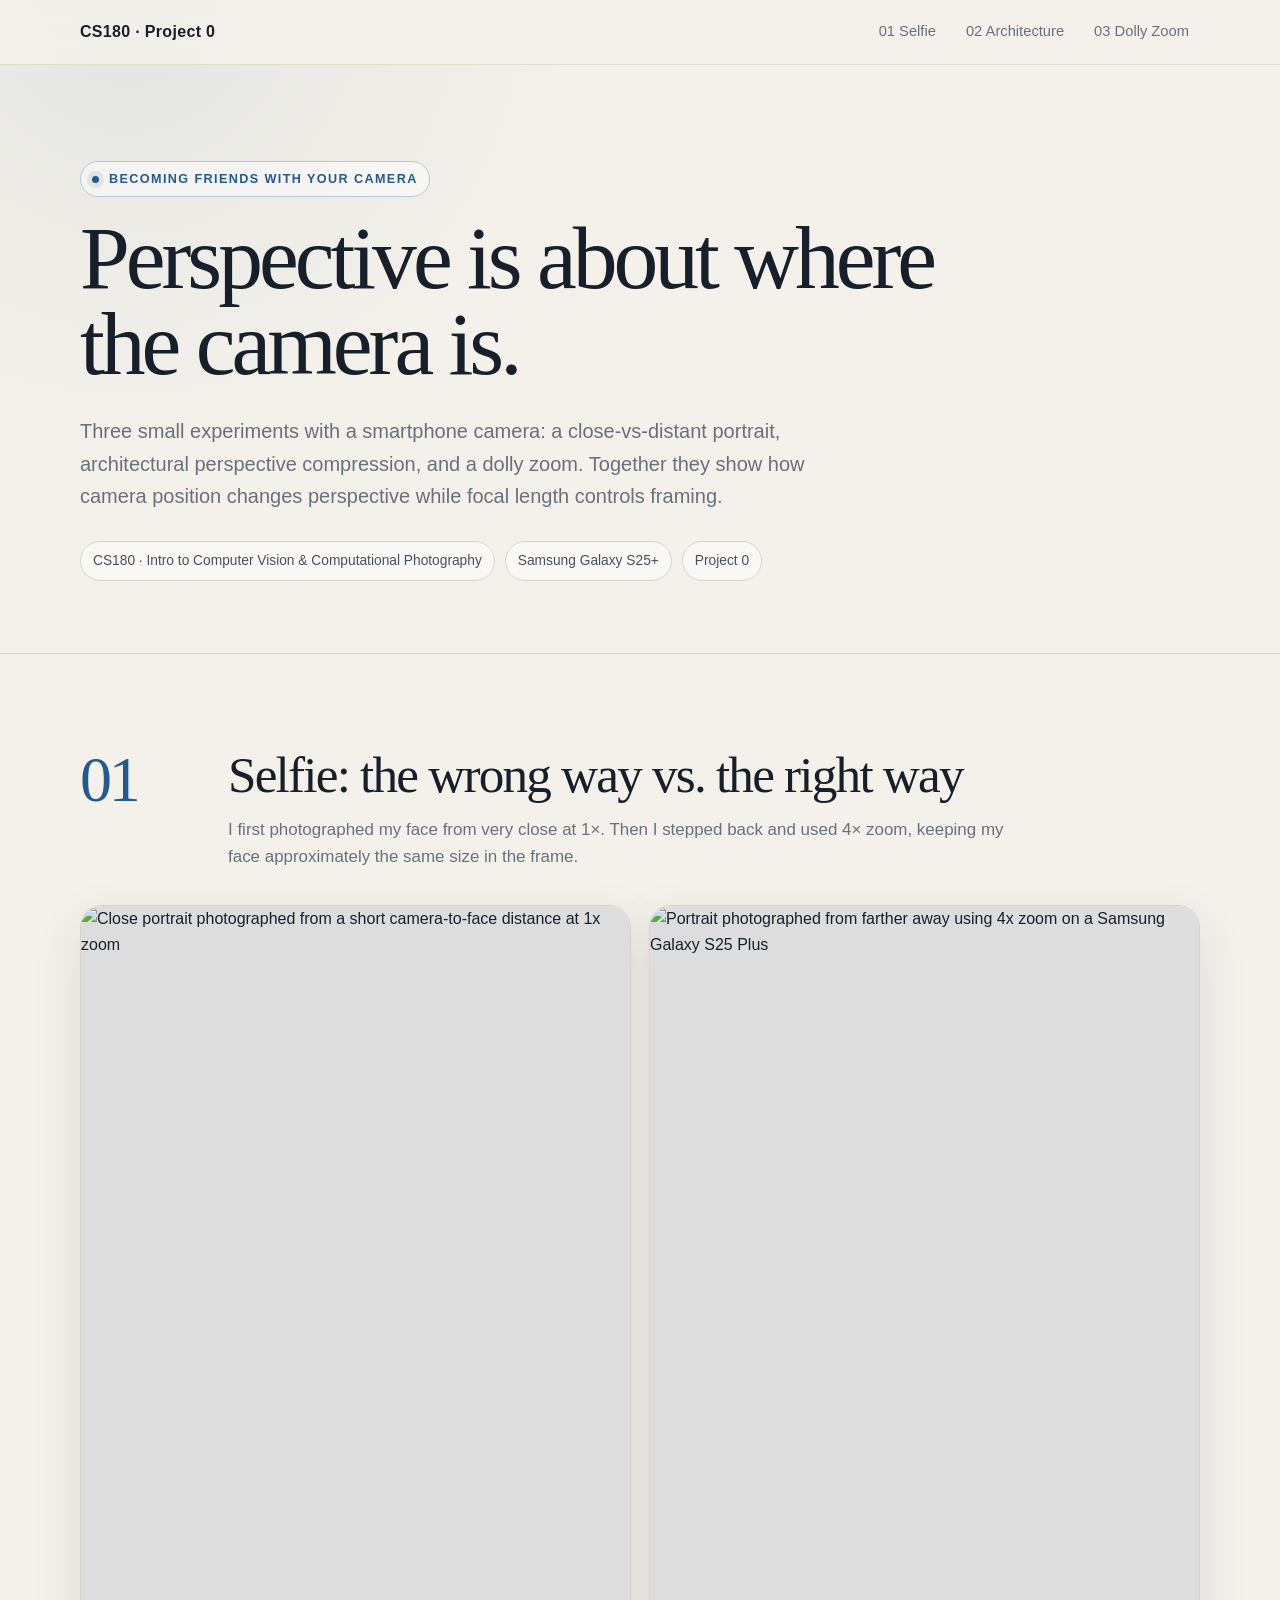
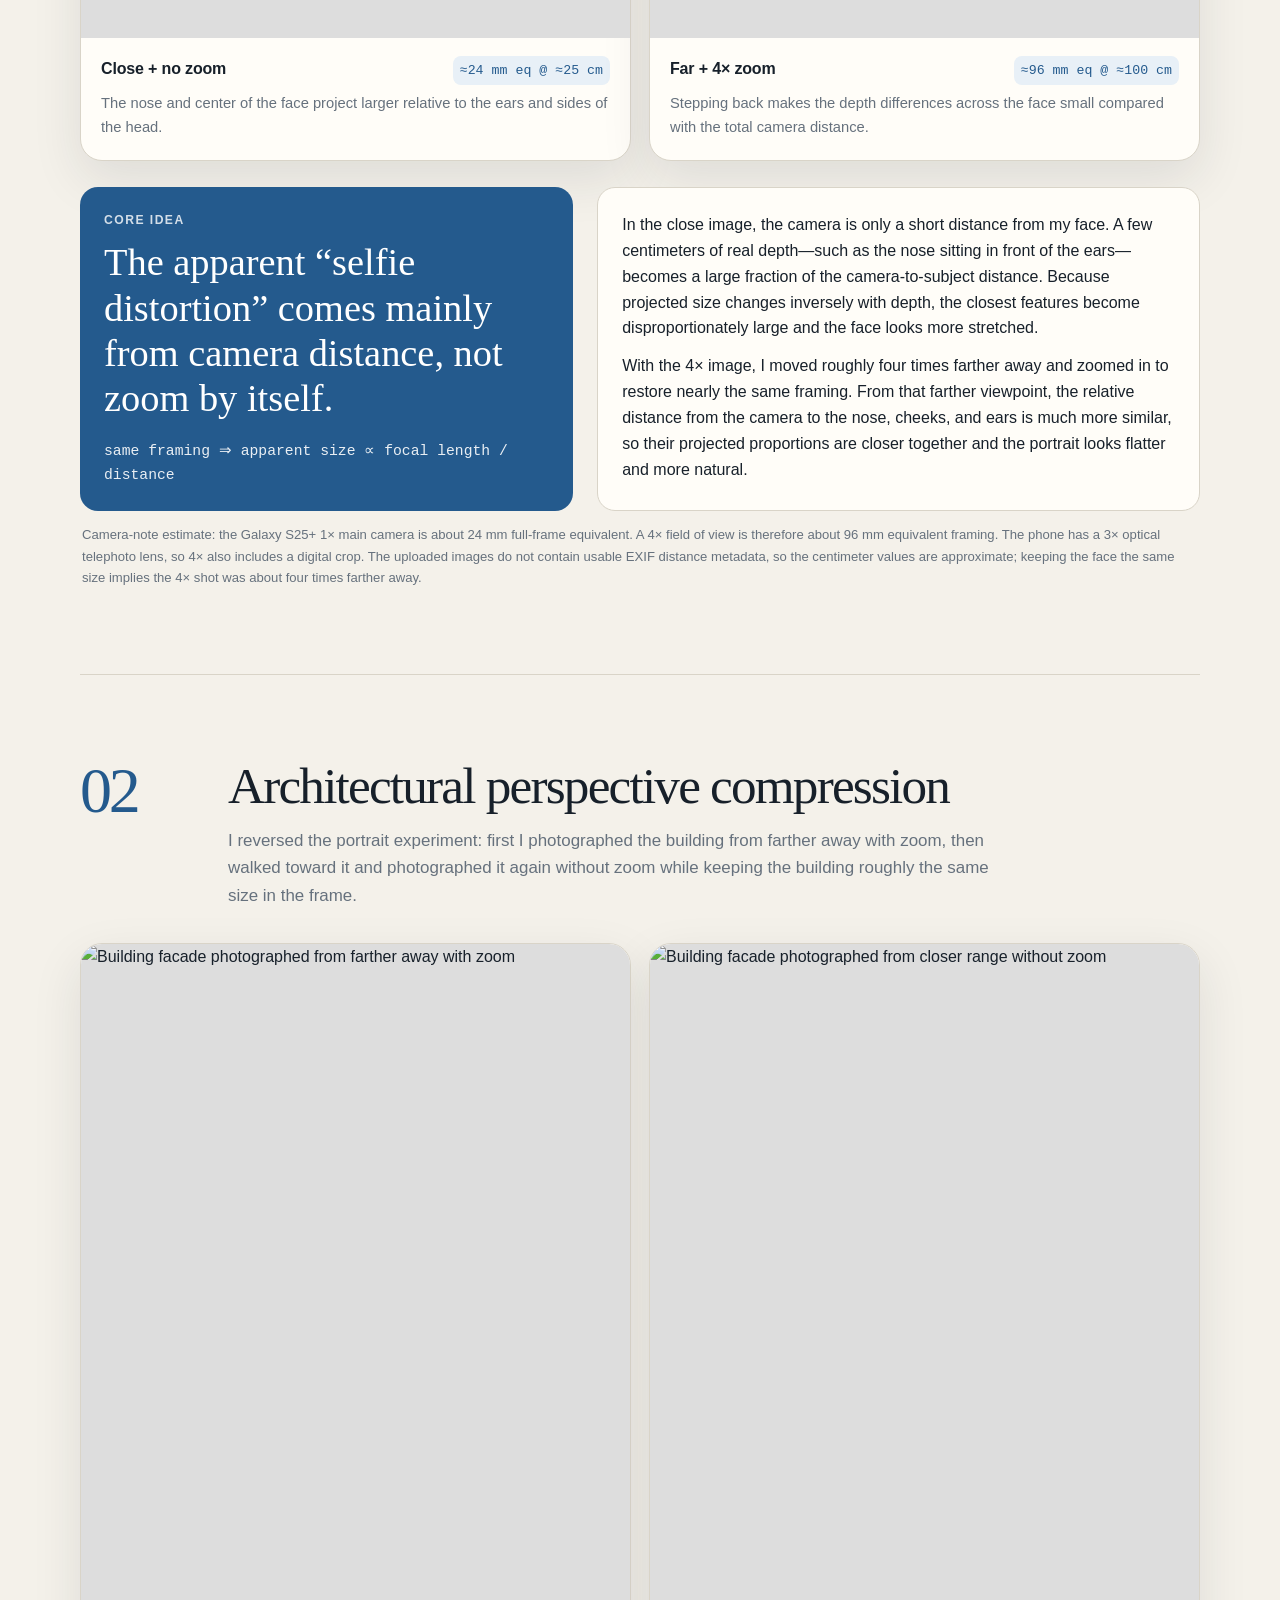
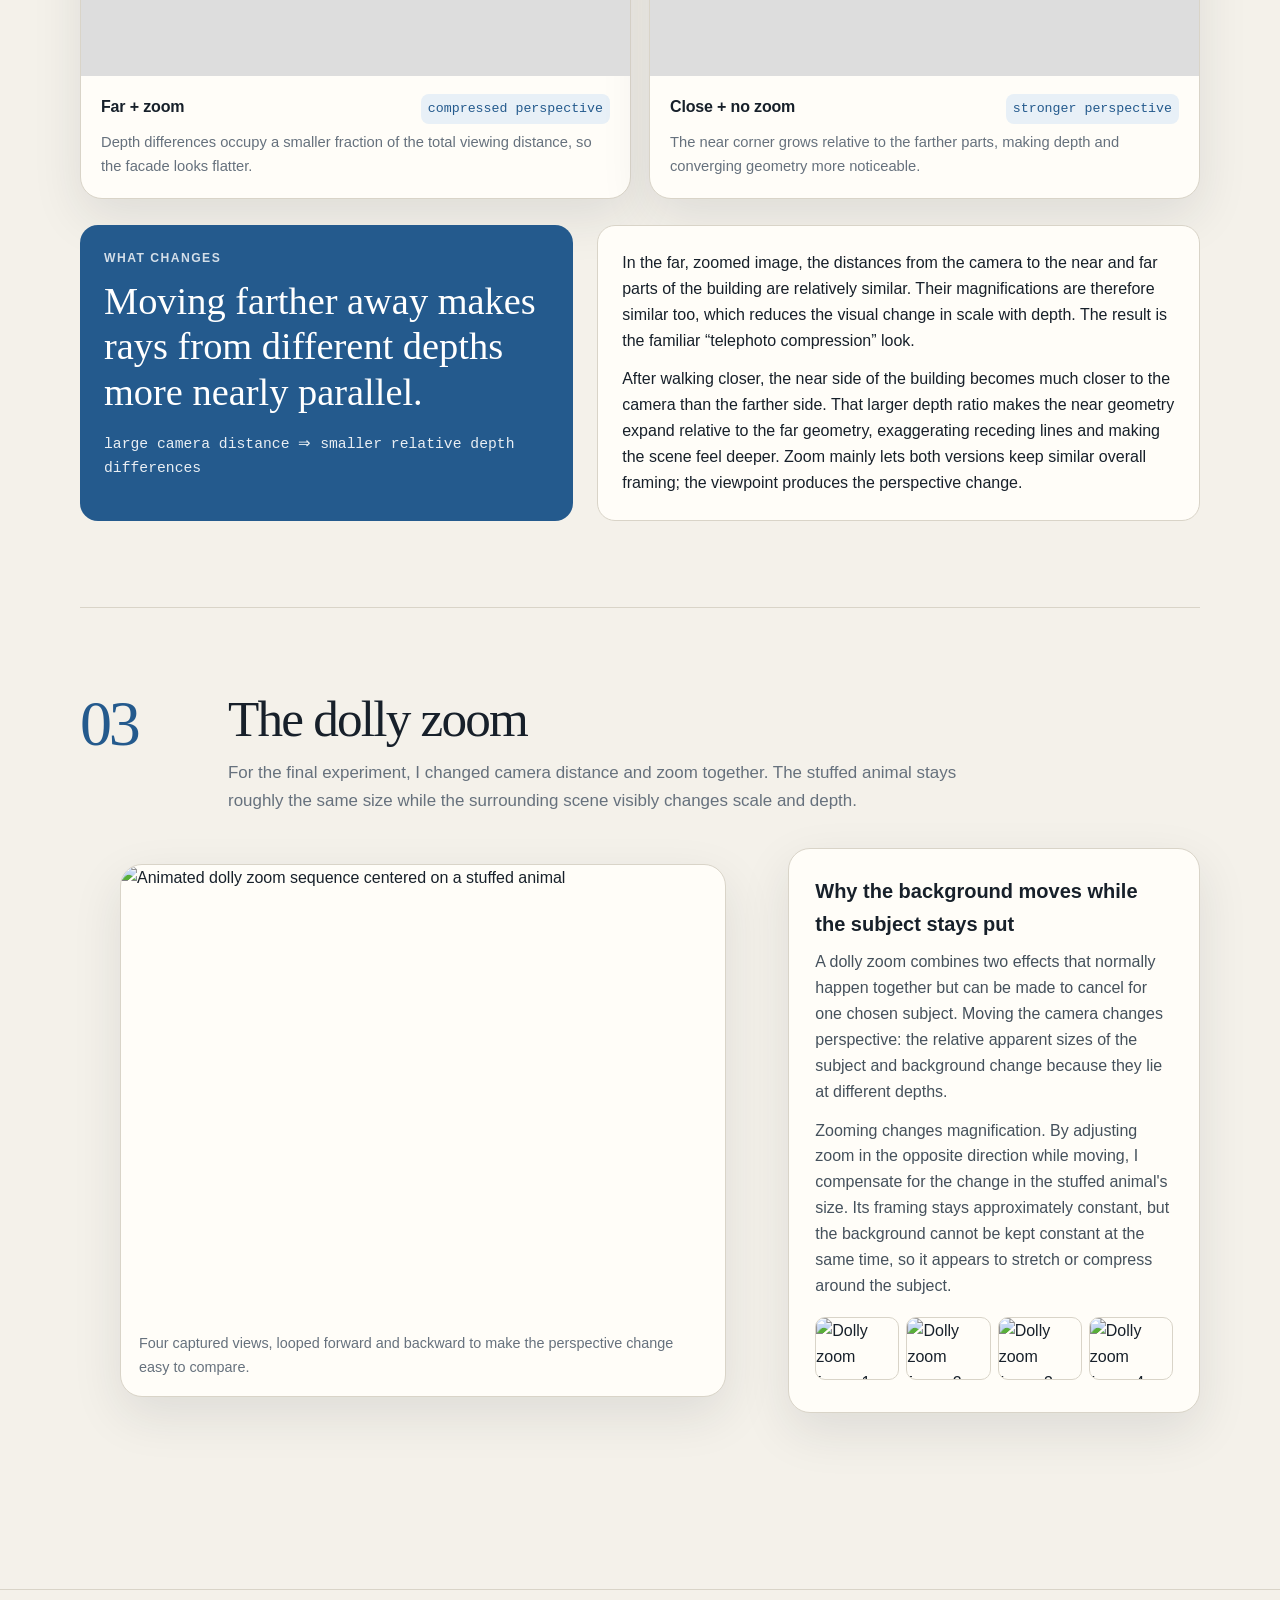
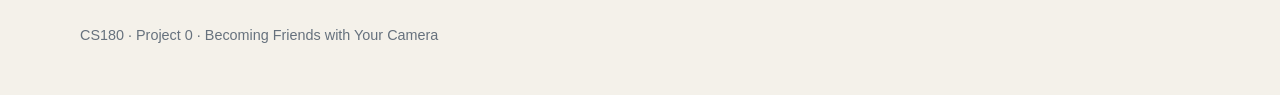
==== index.html @ 2d2dcf48 "Add files via upload" ====
<!doctype html>
<html lang="en">
<head>
  <meta charset="utf-8" />
  <meta name="viewport" content="width=device-width, initial-scale=1" />
  <meta name="description" content="CS180 Project 0 — Becoming Friends with Your Camera: perspective, focal length, architectural compression, and the dolly zoom." />
  <title>CS180 Project 0 — Becoming Friends with Your Camera</title>
  <style>
    :root {
      --bg: #f4f1ea;
      --paper: #fffdf8;
      --ink: #17202a;
      --muted: #66717d;
      --line: #d9d4c8;
      --accent: #245a8d;
      --accent-soft: #e8f0f7;
      --shadow: 0 18px 50px rgba(25, 35, 45, .10);
      --radius: 22px;
      --max: 1120px;
    }

    * { box-sizing: border-box; }
    html { scroll-behavior: smooth; }
    body {
      margin: 0;
      background:
        radial-gradient(circle at 10% 0%, rgba(36,90,141,.08), transparent 28rem),
        var(--bg);
      color: var(--ink);
      font-family: Inter, ui-sans-serif, -apple-system, BlinkMacSystemFont, "Segoe UI", sans-serif;
      line-height: 1.62;
    }

    a { color: inherit; }
    img, video { max-width: 100%; display: block; }

    .shell { width: min(var(--max), calc(100% - 40px)); margin: 0 auto; }

    .topbar {
      position: sticky;
      top: 0;
      z-index: 20;
      backdrop-filter: blur(14px);
      background: color-mix(in srgb, var(--bg) 84%, transparent);
      border-bottom: 1px solid color-mix(in srgb, var(--line) 75%, transparent);
    }
    .topbar .shell {
      display: flex;
      align-items: center;
      justify-content: space-between;
      min-height: 64px;
      gap: 20px;
    }
    .brand {
      font-weight: 800;
      letter-spacing: .02em;
      white-space: nowrap;
    }
    nav { display: flex; gap: 8px; flex-wrap: wrap; justify-content: flex-end; }
    nav a {
      text-decoration: none;
      color: var(--muted);
      font-size: .92rem;
      padding: 8px 11px;
      border-radius: 999px;
    }
    nav a:hover { background: var(--paper); color: var(--ink); }

    header.hero {
      padding: 96px 0 72px;
      border-bottom: 1px solid var(--line);
    }
    .eyebrow {
      display: inline-flex;
      align-items: center;
      gap: 10px;
      margin-bottom: 18px;
      padding: 7px 11px;
      border: 1px solid #b9c8d6;
      border-radius: 999px;
      background: rgba(255,255,255,.45);
      color: var(--accent);
      font-size: .79rem;
      font-weight: 800;
      letter-spacing: .11em;
      text-transform: uppercase;
    }
    .eyebrow::before {
      content: "";
      width: 7px;
      height: 7px;
      border-radius: 50%;
      background: var(--accent);
      box-shadow: 0 0 0 5px rgba(36,90,141,.10);
    }
    h1 {
      max-width: 900px;
      margin: 0;
      font-family: Georgia, "Times New Roman", serif;
      font-size: clamp(3rem, 7vw, 6.7rem);
      line-height: .96;
      letter-spacing: -.045em;
      font-weight: 500;
    }
    .hero p {
      max-width: 760px;
      margin: 28px 0 0;
      color: var(--muted);
      font-size: clamp(1.05rem, 1.6vw, 1.25rem);
    }
    .hero-meta {
      display: flex;
      gap: 10px;
      flex-wrap: wrap;
      margin-top: 28px;
    }
    .pill {
      display: inline-block;
      border: 1px solid var(--line);
      border-radius: 999px;
      padding: 8px 12px;
      background: rgba(255,255,255,.55);
      font-size: .86rem;
      color: #46525d;
    }

    main { padding: 10px 0 90px; }
    section.project-section {
      scroll-margin-top: 85px;
      padding: 84px 0 86px;
      border-bottom: 1px solid var(--line);
    }
    section.project-section:last-child { border-bottom: 0; }
    .section-head {
      display: grid;
      grid-template-columns: 120px 1fr;
      gap: 28px;
      align-items: start;
      margin-bottom: 34px;
    }
    .section-num {
      color: var(--accent);
      font-family: Georgia, "Times New Roman", serif;
      font-size: 4rem;
      line-height: 1;
      letter-spacing: -.05em;
    }
    h2 {
      margin: 0;
      font-family: Georgia, "Times New Roman", serif;
      font-size: clamp(2.2rem, 4vw, 4rem);
      line-height: 1.05;
      font-weight: 500;
      letter-spacing: -.035em;
    }
    .dek {
      margin: 14px 0 0;
      max-width: 780px;
      color: var(--muted);
      font-size: 1.06rem;
    }

    .photo-grid {
      display: grid;
      grid-template-columns: repeat(2, minmax(0,1fr));
      gap: 18px;
      align-items: stretch;
    }
    figure.photo-card {
      margin: 0;
      border: 1px solid var(--line);
      border-radius: var(--radius);
      overflow: hidden;
      background: var(--paper);
      box-shadow: var(--shadow);
    }
    .media-frame {
      position: relative;
      overflow: hidden;
      background: #ddd;
    }
    .portrait .media-frame { aspect-ratio: 3 / 4; }
    .architecture .media-frame { aspect-ratio: 3 / 4; }
    .media-frame img {
      width: 100%;
      height: 100%;
      object-fit: cover;
      transition: transform .45s ease;
    }
    figure.photo-card:hover img { transform: scale(1.015); }
    figcaption { padding: 18px 20px 20px; }
    .caption-row {
      display: flex;
      justify-content: space-between;
      align-items: baseline;
      gap: 14px;
      flex-wrap: wrap;
    }
    .caption-title { font-weight: 800; letter-spacing: -.01em; }
    .camera-data {
      color: var(--accent);
      font-family: "SFMono-Regular", Consolas, "Liberation Mono", monospace;
      font-size: .83rem;
      background: var(--accent-soft);
      border-radius: 8px;
      padding: 4px 7px;
    }
    .caption-note { margin-top: 7px; color: var(--muted); font-size: .92rem; }

    .explanation {
      display: grid;
      grid-template-columns: minmax(0, .9fr) minmax(300px, 1.1fr);
      gap: 24px;
      margin-top: 26px;
    }
    .callout, .body-copy {
      border-radius: 18px;
      padding: 24px;
    }
    .callout {
      background: var(--accent);
      color: white;
    }
    .callout .label {
      font-size: .76rem;
      font-weight: 800;
      letter-spacing: .12em;
      text-transform: uppercase;
      opacity: .8;
    }
    .callout .big {
      margin-top: 10px;
      font-family: Georgia, "Times New Roman", serif;
      font-size: clamp(1.6rem, 3vw, 2.4rem);
      line-height: 1.18;
    }
    .equation {
      margin-top: 18px;
      font-family: "SFMono-Regular", Consolas, monospace;
      font-size: .92rem;
      opacity: .9;
    }
    .body-copy {
      background: var(--paper);
      border: 1px solid var(--line);
    }
    .body-copy p { margin: 0; }
    .body-copy p + p { margin-top: 12px; }
    .tiny-note {
      margin: 13px 2px 0;
      color: var(--muted);
      font-size: .82rem;
    }

    .dolly-wrap {
      display: grid;
      grid-template-columns: minmax(0, 1.25fr) minmax(300px, .75fr);
      gap: 22px;
      align-items: stretch;
    }
    .gif-card, .dolly-copy {
      border: 1px solid var(--line);
      border-radius: var(--radius);
      background: var(--paper);
      box-shadow: var(--shadow);
      overflow: hidden;
    }
    .gif-card img { width: 100%; aspect-ratio: 4/3; object-fit: cover; }
    .gif-caption { padding: 14px 18px 17px; color: var(--muted); font-size: .9rem; }
    .dolly-copy { padding: 26px; }
    .dolly-copy h3 { margin: 0 0 9px; font-size: 1.25rem; }
    .dolly-copy p { margin: 0; color: #45515c; }
    .dolly-copy p + p { margin-top: 13px; }

    .frame-strip {
      display: grid;
      grid-template-columns: repeat(4, 1fr);
      gap: 7px;
      margin-top: 18px;
    }
    .frame-strip img {
      width: 100%;
      aspect-ratio: 4 / 3;
      object-fit: cover;
      border-radius: 10px;
      border: 1px solid var(--line);
    }

    footer {
      border-top: 1px solid var(--line);
      padding: 34px 0 48px;
      color: var(--muted);
      font-size: .9rem;
    }

    @media (max-width: 780px) {
      .shell { width: min(100% - 24px, var(--max)); }
      .topbar .shell { align-items: flex-start; padding: 12px 0; }
      nav { display: none; }
      header.hero { padding: 70px 0 54px; }
      .section-head { grid-template-columns: 1fr; gap: 8px; }
      .section-num { font-size: 2.7rem; }
      .photo-grid, .explanation, .dolly-wrap { grid-template-columns: 1fr; }
      section.project-section { padding: 62px 0; }
    }

    @media print {
      .topbar { display: none; }
      body { background: white; }
      .shell { width: 100%; max-width: 100%; }
      header.hero { padding-top: 20px; }
      figure.photo-card, .gif-card, .dolly-copy { box-shadow: none; break-inside: avoid; }
      section.project-section { break-before: page; }
      section.project-section:first-of-type { break-before: auto; }
    }
  </style>
</head>
<body>
  <div class="topbar">
    <div class="shell">
      <div class="brand">CS180 · Project 0</div>
      <nav aria-label="Project sections">
        <a href="#selfie">01 Selfie</a>
        <a href="#architecture">02 Architecture</a>
        <a href="#dolly">03 Dolly Zoom</a>
      </nav>
    </div>
  </div>

  <header class="hero">
    <div class="shell">
      <div class="eyebrow">Becoming Friends with Your Camera</div>
      <h1>Perspective is about where the camera is.</h1>
      <p>
        Three small experiments with a smartphone camera: a close-vs-distant portrait,
        architectural perspective compression, and a dolly zoom. Together they show how
        camera position changes perspective while focal length controls framing.
      </p>
      <div class="hero-meta">
        <span class="pill">CS180 · Intro to Computer Vision & Computational Photography</span>
        <span class="pill">Samsung Galaxy S25+</span>
        <span class="pill">Project 0</span>
      </div>
    </div>
  </header>

  <main class="shell">
    <section class="project-section portrait" id="selfie">
      <div class="section-head">
        <div class="section-num">01</div>
        <div>
          <h2>Selfie: the wrong way vs. the right way</h2>
          <p class="dek">
            I first photographed my face from very close at 1×. Then I stepped back and used
            4× zoom, keeping my face approximately the same size in the frame.
          </p>
        </div>
      </div>

      <div class="photo-grid">
        <figure class="photo-card">
          <div class="media-frame">
            <img src="assets/selfie-close-1x.jpg" alt="Close portrait photographed from a short camera-to-face distance at 1x zoom" />
          </div>
          <figcaption>
            <div class="caption-row">
              <span class="caption-title">Close + no zoom</span>
              <span class="camera-data">≈24 mm eq @ ≈25 cm</span>
            </div>
            <div class="caption-note">The nose and center of the face project larger relative to the ears and sides of the head.</div>
          </figcaption>
        </figure>

        <figure class="photo-card">
          <div class="media-frame">
            <img src="assets/selfie-far-4x.jpg" alt="Portrait photographed from farther away using 4x zoom on a Samsung Galaxy S25 Plus" />
          </div>
          <figcaption>
            <div class="caption-row">
              <span class="caption-title">Far + 4× zoom</span>
              <span class="camera-data">≈96 mm eq @ ≈100 cm</span>
            </div>
            <div class="caption-note">Stepping back makes the depth differences across the face small compared with the total camera distance.</div>
          </figcaption>
        </figure>
      </div>

      <div class="explanation">
        <div class="callout">
          <div class="label">Core idea</div>
          <div class="big">The apparent “selfie distortion” comes mainly from camera distance, not zoom by itself.</div>
          <div class="equation">same framing ⇒ apparent size ∝ focal length / distance</div>
        </div>
        <div class="body-copy">
          <p>
            In the close image, the camera is only a short distance from my face. A few centimeters of real depth—such as the
            nose sitting in front of the ears—becomes a large fraction of the camera-to-subject distance. Because projected size
            changes inversely with depth, the closest features become disproportionately large and the face looks more stretched.
          </p>
          <p>
            With the 4× image, I moved roughly four times farther away and zoomed in to restore nearly the same framing. From that
            farther viewpoint, the relative distance from the camera to the nose, cheeks, and ears is much more similar, so their
            projected proportions are closer together and the portrait looks flatter and more natural.
          </p>
        </div>
      </div>
      <p class="tiny-note">
        Camera-note estimate: the Galaxy S25+ 1× main camera is about 24 mm full-frame equivalent. A 4× field of view is therefore
        about 96 mm equivalent framing. The phone has a 3× optical telephoto lens, so 4× also includes a digital crop. The uploaded
        images do not contain usable EXIF distance metadata, so the centimeter values are approximate; keeping the face the same
        size implies the 4× shot was about four times farther away.
      </p>
    </section>

    <section class="project-section architecture" id="architecture">
      <div class="section-head">
        <div class="section-num">02</div>
        <div>
          <h2>Architectural perspective compression</h2>
          <p class="dek">
            I reversed the portrait experiment: first I photographed the building from farther away with zoom, then walked toward
            it and photographed it again without zoom while keeping the building roughly the same size in the frame.
          </p>
        </div>
      </div>

      <div class="photo-grid">
        <figure class="photo-card">
          <div class="media-frame">
            <img src="assets/building-far-zoom.jpg" alt="Building facade photographed from farther away with zoom" />
          </div>
          <figcaption>
            <div class="caption-row">
              <span class="caption-title">Far + zoom</span>
              <span class="camera-data">compressed perspective</span>
            </div>
            <div class="caption-note">Depth differences occupy a smaller fraction of the total viewing distance, so the facade looks flatter.</div>
          </figcaption>
        </figure>

        <figure class="photo-card">
          <div class="media-frame">
            <img src="assets/building-close-1x.jpg" alt="Building facade photographed from closer range without zoom" />
          </div>
          <figcaption>
            <div class="caption-row">
              <span class="caption-title">Close + no zoom</span>
              <span class="camera-data">stronger perspective</span>
            </div>
            <div class="caption-note">The near corner grows relative to the farther parts, making depth and converging geometry more noticeable.</div>
          </figcaption>
        </figure>
      </div>

      <div class="explanation">
        <div class="callout">
          <div class="label">What changes</div>
          <div class="big">Moving farther away makes rays from different depths more nearly parallel.</div>
          <div class="equation">large camera distance ⇒ smaller relative depth differences</div>
        </div>
        <div class="body-copy">
          <p>
            In the far, zoomed image, the distances from the camera to the near and far parts of the building are relatively similar.
            Their magnifications are therefore similar too, which reduces the visual change in scale with depth. The result is the
            familiar “telephoto compression” look.
          </p>
          <p>
            After walking closer, the near side of the building becomes much closer to the camera than the farther side. That larger
            depth ratio makes the near geometry expand relative to the far geometry, exaggerating receding lines and making the scene
            feel deeper. Zoom mainly lets both versions keep similar overall framing; the viewpoint produces the perspective change.
          </p>
        </div>
      </div>
    </section>

    <section class="project-section" id="dolly">
      <div class="section-head">
        <div class="section-num">03</div>
        <div>
          <h2>The dolly zoom</h2>
          <p class="dek">
            For the final experiment, I changed camera distance and zoom together. The stuffed animal stays roughly the same size
            while the surrounding scene visibly changes scale and depth.
          </p>
        </div>
      </div>

      <div class="dolly-wrap">
        <figure class="gif-card">
          <img src="assets/dollyzoom.gif" alt="Animated dolly zoom sequence centered on a stuffed animal" />
          <figcaption class="gif-caption">Four captured views, looped forward and backward to make the perspective change easy to compare.</figcaption>
        </figure>

        <div class="dolly-copy">
          <h3>Why the background moves while the subject stays put</h3>
          <p>
            A dolly zoom combines two effects that normally happen together but can be made to cancel for one chosen subject. Moving
            the camera changes perspective: the relative apparent sizes of the subject and background change because they lie at
            different depths.
          </p>
          <p>
            Zooming changes magnification. By adjusting zoom in the opposite direction while moving, I compensate for the change in
            the stuffed animal's size. Its framing stays approximately constant, but the background cannot be kept constant at the
            same time, so it appears to stretch or compress around the subject.
          </p>
          <div class="frame-strip" aria-label="Four still frames from the dolly zoom">
            <img src="assets/dolly-frame-1.jpg" alt="Dolly zoom frame 1" />
            <img src="assets/dolly-frame-2.jpg" alt="Dolly zoom frame 2" />
            <img src="assets/dolly-frame-3.jpg" alt="Dolly zoom frame 3" />
            <img src="assets/dolly-frame-4.jpg" alt="Dolly zoom frame 4" />
          </div>
        </div>
      </div>
    </section>
  </main>

  <footer>
    <div class="shell">
      CS180 · Project 0 · Becoming Friends with Your Camera
    </div>
  </footer>
</body>
</html>
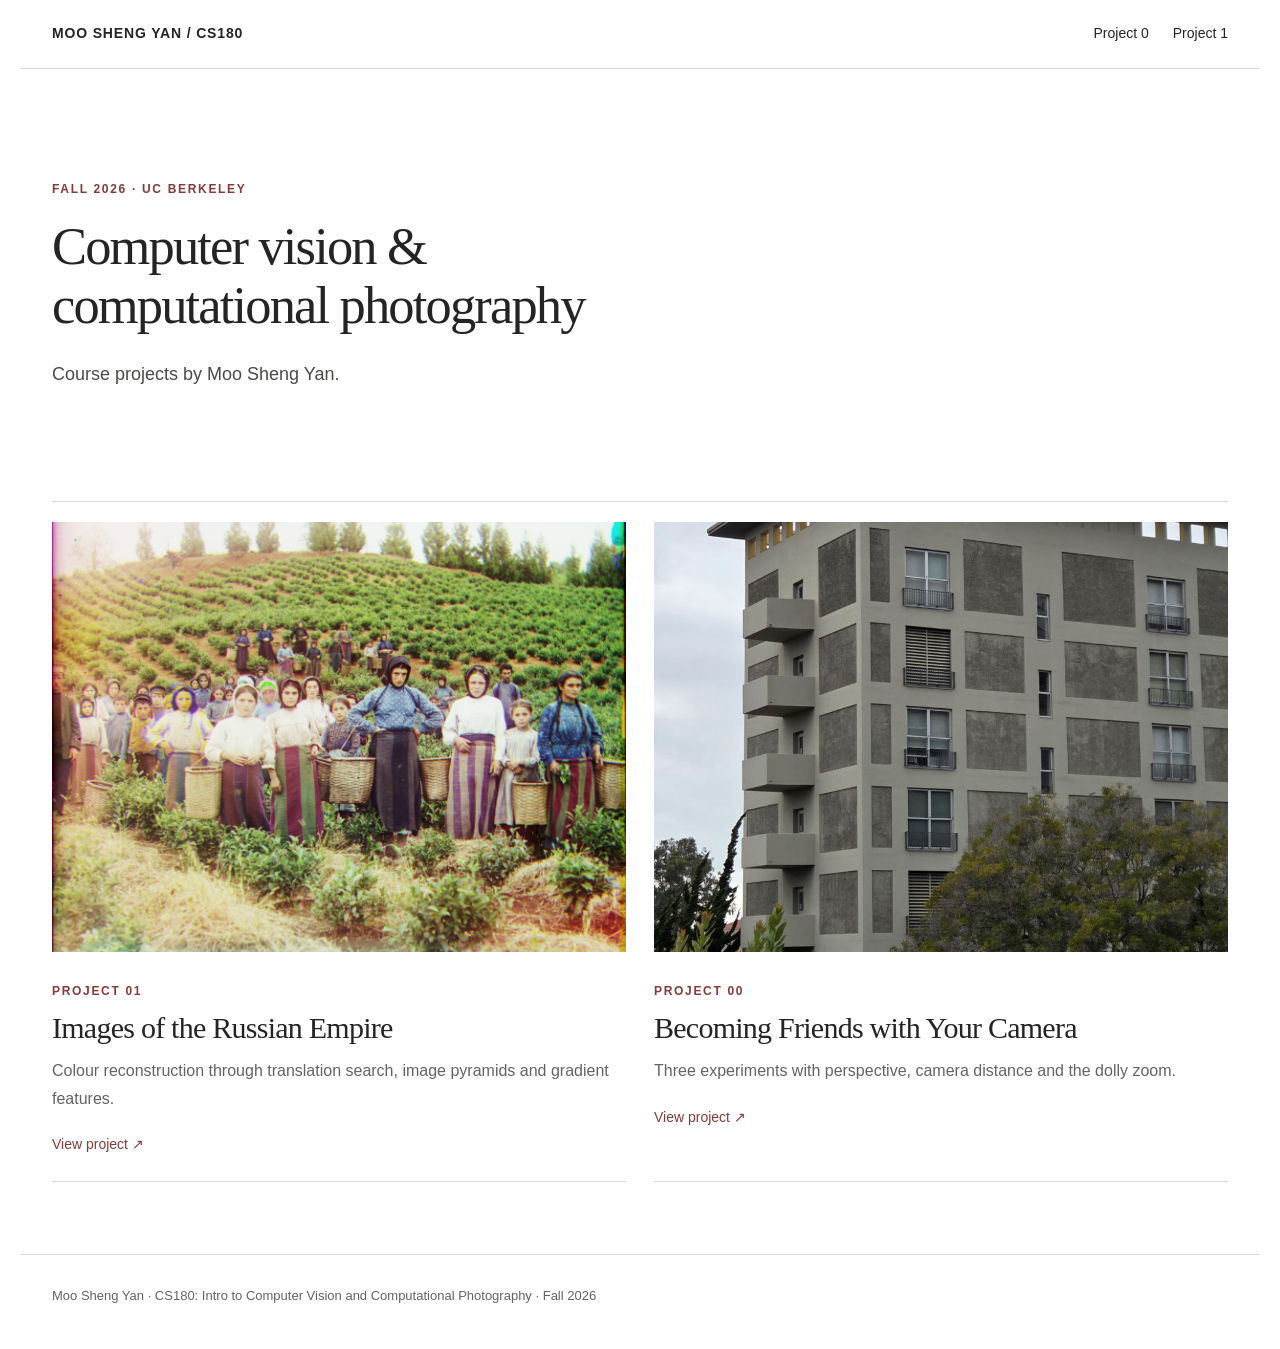
==== commit c87d1b90: "Add combined CS180 project portfolio" ====
--- a/index.html
+++ b/index.html
@@ -1,523 +1 @@
-<!doctype html>
-<html lang="en">
-<head>
-  <meta charset="utf-8" />
-  <meta name="viewport" content="width=device-width, initial-scale=1" />
-  <meta name="description" content="CS180 Project 0 — Becoming Friends with Your Camera: perspective, focal length, architectural compression, and the dolly zoom." />
-  <title>CS180 Project 0 — Becoming Friends with Your Camera</title>
-  <style>
-    :root {
-      --bg: #f4f1ea;
-      --paper: #fffdf8;
-      --ink: #17202a;
-      --muted: #66717d;
-      --line: #d9d4c8;
-      --accent: #245a8d;
-      --accent-soft: #e8f0f7;
-      --shadow: 0 18px 50px rgba(25, 35, 45, .10);
-      --radius: 22px;
-      --max: 1120px;
-    }
-
-    * { box-sizing: border-box; }
-    html { scroll-behavior: smooth; }
-    body {
-      margin: 0;
-      background:
-        radial-gradient(circle at 10% 0%, rgba(36,90,141,.08), transparent 28rem),
-        var(--bg);
-      color: var(--ink);
-      font-family: Inter, ui-sans-serif, -apple-system, BlinkMacSystemFont, "Segoe UI", sans-serif;
-      line-height: 1.62;
-    }
-
-    a { color: inherit; }
-    img, video { max-width: 100%; display: block; }
-
-    .shell { width: min(var(--max), calc(100% - 40px)); margin: 0 auto; }
-
-    .topbar {
-      position: sticky;
-      top: 0;
-      z-index: 20;
-      backdrop-filter: blur(14px);
-      background: color-mix(in srgb, var(--bg) 84%, transparent);
-      border-bottom: 1px solid color-mix(in srgb, var(--line) 75%, transparent);
-    }
-    .topbar .shell {
-      display: flex;
-      align-items: center;
-      justify-content: space-between;
-      min-height: 64px;
-      gap: 20px;
-    }
-    .brand {
-      font-weight: 800;
-      letter-spacing: .02em;
-      white-space: nowrap;
-    }
-    nav { display: flex; gap: 8px; flex-wrap: wrap; justify-content: flex-end; }
-    nav a {
-      text-decoration: none;
-      color: var(--muted);
-      font-size: .92rem;
-      padding: 8px 11px;
-      border-radius: 999px;
-    }
-    nav a:hover { background: var(--paper); color: var(--ink); }
-
-    header.hero {
-      padding: 96px 0 72px;
-      border-bottom: 1px solid var(--line);
-    }
-    .eyebrow {
-      display: inline-flex;
-      align-items: center;
-      gap: 10px;
-      margin-bottom: 18px;
-      padding: 7px 11px;
-      border: 1px solid #b9c8d6;
-      border-radius: 999px;
-      background: rgba(255,255,255,.45);
-      color: var(--accent);
-      font-size: .79rem;
-      font-weight: 800;
-      letter-spacing: .11em;
-      text-transform: uppercase;
-    }
-    .eyebrow::before {
-      content: "";
-      width: 7px;
-      height: 7px;
-      border-radius: 50%;
-      background: var(--accent);
-      box-shadow: 0 0 0 5px rgba(36,90,141,.10);
-    }
-    h1 {
-      max-width: 900px;
-      margin: 0;
-      font-family: Georgia, "Times New Roman", serif;
-      font-size: clamp(3rem, 7vw, 6.7rem);
-      line-height: .96;
-      letter-spacing: -.045em;
-      font-weight: 500;
-    }
-    .hero p {
-      max-width: 760px;
-      margin: 28px 0 0;
-      color: var(--muted);
-      font-size: clamp(1.05rem, 1.6vw, 1.25rem);
-    }
-    .hero-meta {
-      display: flex;
-      gap: 10px;
-      flex-wrap: wrap;
-      margin-top: 28px;
-    }
-    .pill {
-      display: inline-block;
-      border: 1px solid var(--line);
-      border-radius: 999px;
-      padding: 8px 12px;
-      background: rgba(255,255,255,.55);
-      font-size: .86rem;
-      color: #46525d;
-    }
-
-    main { padding: 10px 0 90px; }
-    section.project-section {
-      scroll-margin-top: 85px;
-      padding: 84px 0 86px;
-      border-bottom: 1px solid var(--line);
-    }
-    section.project-section:last-child { border-bottom: 0; }
-    .section-head {
-      display: grid;
-      grid-template-columns: 120px 1fr;
-      gap: 28px;
-      align-items: start;
-      margin-bottom: 34px;
-    }
-    .section-num {
-      color: var(--accent);
-      font-family: Georgia, "Times New Roman", serif;
-      font-size: 4rem;
-      line-height: 1;
-      letter-spacing: -.05em;
-    }
-    h2 {
-      margin: 0;
-      font-family: Georgia, "Times New Roman", serif;
-      font-size: clamp(2.2rem, 4vw, 4rem);
-      line-height: 1.05;
-      font-weight: 500;
-      letter-spacing: -.035em;
-    }
-    .dek {
-      margin: 14px 0 0;
-      max-width: 780px;
-      color: var(--muted);
-      font-size: 1.06rem;
-    }
-
-    .photo-grid {
-      display: grid;
-      grid-template-columns: repeat(2, minmax(0,1fr));
-      gap: 18px;
-      align-items: stretch;
-    }
-    figure.photo-card {
-      margin: 0;
-      border: 1px solid var(--line);
-      border-radius: var(--radius);
-      overflow: hidden;
-      background: var(--paper);
-      box-shadow: var(--shadow);
-    }
-    .media-frame {
-      position: relative;
-      overflow: hidden;
-      background: #ddd;
-    }
-    .portrait .media-frame { aspect-ratio: 3 / 4; }
-    .architecture .media-frame { aspect-ratio: 3 / 4; }
-    .media-frame img {
-      width: 100%;
-      height: 100%;
-      object-fit: cover;
-      transition: transform .45s ease;
-    }
-    figure.photo-card:hover img { transform: scale(1.015); }
-    figcaption { padding: 18px 20px 20px; }
-    .caption-row {
-      display: flex;
-      justify-content: space-between;
-      align-items: baseline;
-      gap: 14px;
-      flex-wrap: wrap;
-    }
-    .caption-title { font-weight: 800; letter-spacing: -.01em; }
-    .camera-data {
-      color: var(--accent);
-      font-family: "SFMono-Regular", Consolas, "Liberation Mono", monospace;
-      font-size: .83rem;
-      background: var(--accent-soft);
-      border-radius: 8px;
-      padding: 4px 7px;
-    }
-    .caption-note { margin-top: 7px; color: var(--muted); font-size: .92rem; }
-
-    .explanation {
-      display: grid;
-      grid-template-columns: minmax(0, .9fr) minmax(300px, 1.1fr);
-      gap: 24px;
-      margin-top: 26px;
-    }
-    .callout, .body-copy {
-      border-radius: 18px;
-      padding: 24px;
-    }
-    .callout {
-      background: var(--accent);
-      color: white;
-    }
-    .callout .label {
-      font-size: .76rem;
-      font-weight: 800;
-      letter-spacing: .12em;
-      text-transform: uppercase;
-      opacity: .8;
-    }
-    .callout .big {
-      margin-top: 10px;
-      font-family: Georgia, "Times New Roman", serif;
-      font-size: clamp(1.6rem, 3vw, 2.4rem);
-      line-height: 1.18;
-    }
-    .equation {
-      margin-top: 18px;
-      font-family: "SFMono-Regular", Consolas, monospace;
-      font-size: .92rem;
-      opacity: .9;
-    }
-    .body-copy {
-      background: var(--paper);
-      border: 1px solid var(--line);
-    }
-    .body-copy p { margin: 0; }
-    .body-copy p + p { margin-top: 12px; }
-    .tiny-note {
-      margin: 13px 2px 0;
-      color: var(--muted);
-      font-size: .82rem;
-    }
-
-    .dolly-wrap {
-      display: grid;
-      grid-template-columns: minmax(0, 1.25fr) minmax(300px, .75fr);
-      gap: 22px;
-      align-items: stretch;
-    }
-    .gif-card, .dolly-copy {
-      border: 1px solid var(--line);
-      border-radius: var(--radius);
-      background: var(--paper);
-      box-shadow: var(--shadow);
-      overflow: hidden;
-    }
-    .gif-card img { width: 100%; aspect-ratio: 4/3; object-fit: cover; }
-    .gif-caption { padding: 14px 18px 17px; color: var(--muted); font-size: .9rem; }
-    .dolly-copy { padding: 26px; }
-    .dolly-copy h3 { margin: 0 0 9px; font-size: 1.25rem; }
-    .dolly-copy p { margin: 0; color: #45515c; }
-    .dolly-copy p + p { margin-top: 13px; }
-
-    .frame-strip {
-      display: grid;
-      grid-template-columns: repeat(4, 1fr);
-      gap: 7px;
-      margin-top: 18px;
-    }
-    .frame-strip img {
-      width: 100%;
-      aspect-ratio: 4 / 3;
-      object-fit: cover;
-      border-radius: 10px;
-      border: 1px solid var(--line);
-    }
-
-    footer {
-      border-top: 1px solid var(--line);
-      padding: 34px 0 48px;
-      color: var(--muted);
-      font-size: .9rem;
-    }
-
-    @media (max-width: 780px) {
-      .shell { width: min(100% - 24px, var(--max)); }
-      .topbar .shell { align-items: flex-start; padding: 12px 0; }
-      nav { display: none; }
-      header.hero { padding: 70px 0 54px; }
-      .section-head { grid-template-columns: 1fr; gap: 8px; }
-      .section-num { font-size: 2.7rem; }
-      .photo-grid, .explanation, .dolly-wrap { grid-template-columns: 1fr; }
-      section.project-section { padding: 62px 0; }
-    }
-
-    @media print {
-      .topbar { display: none; }
-      body { background: white; }
-      .shell { width: 100%; max-width: 100%; }
-      header.hero { padding-top: 20px; }
-      figure.photo-card, .gif-card, .dolly-copy { box-shadow: none; break-inside: avoid; }
-      section.project-section { break-before: page; }
-      section.project-section:first-of-type { break-before: auto; }
-    }
-  </style>
-</head>
-<body>
-  <div class="topbar">
-    <div class="shell">
-      <div class="brand">CS180 · Project 0</div>
-      <nav aria-label="Project sections">
-        <a href="#selfie">01 Selfie</a>
-        <a href="#architecture">02 Architecture</a>
-        <a href="#dolly">03 Dolly Zoom</a>
-      </nav>
-    </div>
-  </div>
-
-  <header class="hero">
-    <div class="shell">
-      <div class="eyebrow">Becoming Friends with Your Camera</div>
-      <h1>Perspective is about where the camera is.</h1>
-      <p>
-        Three small experiments with a smartphone camera: a close-vs-distant portrait,
-        architectural perspective compression, and a dolly zoom. Together they show how
-        camera position changes perspective while focal length controls framing.
-      </p>
-      <div class="hero-meta">
-        <span class="pill">CS180 · Intro to Computer Vision & Computational Photography</span>
-        <span class="pill">Samsung Galaxy S25+</span>
-        <span class="pill">Project 0</span>
-      </div>
-    </div>
-  </header>
-
-  <main class="shell">
-    <section class="project-section portrait" id="selfie">
-      <div class="section-head">
-        <div class="section-num">01</div>
-        <div>
-          <h2>Selfie: the wrong way vs. the right way</h2>
-          <p class="dek">
-            I first photographed my face from very close at 1×. Then I stepped back and used
-            4× zoom, keeping my face approximately the same size in the frame.
-          </p>
-        </div>
-      </div>
-
-      <div class="photo-grid">
-        <figure class="photo-card">
-          <div class="media-frame">
-            <img src="assets/selfie-close-1x.jpg" alt="Close portrait photographed from a short camera-to-face distance at 1x zoom" />
-          </div>
-          <figcaption>
-            <div class="caption-row">
-              <span class="caption-title">Close + no zoom</span>
-              <span class="camera-data">≈24 mm eq @ ≈25 cm</span>
-            </div>
-            <div class="caption-note">The nose and center of the face project larger relative to the ears and sides of the head.</div>
-          </figcaption>
-        </figure>
-
-        <figure class="photo-card">
-          <div class="media-frame">
-            <img src="assets/selfie-far-4x.jpg" alt="Portrait photographed from farther away using 4x zoom on a Samsung Galaxy S25 Plus" />
-          </div>
-          <figcaption>
-            <div class="caption-row">
-              <span class="caption-title">Far + 4× zoom</span>
-              <span class="camera-data">≈96 mm eq @ ≈100 cm</span>
-            </div>
-            <div class="caption-note">Stepping back makes the depth differences across the face small compared with the total camera distance.</div>
-          </figcaption>
-        </figure>
-      </div>
-
-      <div class="explanation">
-        <div class="callout">
-          <div class="label">Core idea</div>
-          <div class="big">The apparent “selfie distortion” comes mainly from camera distance, not zoom by itself.</div>
-          <div class="equation">same framing ⇒ apparent size ∝ focal length / distance</div>
-        </div>
-        <div class="body-copy">
-          <p>
-            In the close image, the camera is only a short distance from my face. A few centimeters of real depth—such as the
-            nose sitting in front of the ears—becomes a large fraction of the camera-to-subject distance. Because projected size
-            changes inversely with depth, the closest features become disproportionately large and the face looks more stretched.
-          </p>
-          <p>
-            With the 4× image, I moved roughly four times farther away and zoomed in to restore nearly the same framing. From that
-            farther viewpoint, the relative distance from the camera to the nose, cheeks, and ears is much more similar, so their
-            projected proportions are closer together and the portrait looks flatter and more natural.
-          </p>
-        </div>
-      </div>
-      <p class="tiny-note">
-        Camera-note estimate: the Galaxy S25+ 1× main camera is about 24 mm full-frame equivalent. A 4× field of view is therefore
-        about 96 mm equivalent framing. The phone has a 3× optical telephoto lens, so 4× also includes a digital crop. The uploaded
-        images do not contain usable EXIF distance metadata, so the centimeter values are approximate; keeping the face the same
-        size implies the 4× shot was about four times farther away.
-      </p>
-    </section>
-
-    <section class="project-section architecture" id="architecture">
-      <div class="section-head">
-        <div class="section-num">02</div>
-        <div>
-          <h2>Architectural perspective compression</h2>
-          <p class="dek">
-            I reversed the portrait experiment: first I photographed the building from farther away with zoom, then walked toward
-            it and photographed it again without zoom while keeping the building roughly the same size in the frame.
-          </p>
-        </div>
-      </div>
-
-      <div class="photo-grid">
-        <figure class="photo-card">
-          <div class="media-frame">
-            <img src="assets/building-far-zoom.jpg" alt="Building facade photographed from farther away with zoom" />
-          </div>
-          <figcaption>
-            <div class="caption-row">
-              <span class="caption-title">Far + zoom</span>
-              <span class="camera-data">compressed perspective</span>
-            </div>
-            <div class="caption-note">Depth differences occupy a smaller fraction of the total viewing distance, so the facade looks flatter.</div>
-          </figcaption>
-        </figure>
-
-        <figure class="photo-card">
-          <div class="media-frame">
-            <img src="assets/building-close-1x.jpg" alt="Building facade photographed from closer range without zoom" />
-          </div>
-          <figcaption>
-            <div class="caption-row">
-              <span class="caption-title">Close + no zoom</span>
-              <span class="camera-data">stronger perspective</span>
-            </div>
-            <div class="caption-note">The near corner grows relative to the farther parts, making depth and converging geometry more noticeable.</div>
-          </figcaption>
-        </figure>
-      </div>
-
-      <div class="explanation">
-        <div class="callout">
-          <div class="label">What changes</div>
-          <div class="big">Moving farther away makes rays from different depths more nearly parallel.</div>
-          <div class="equation">large camera distance ⇒ smaller relative depth differences</div>
-        </div>
-        <div class="body-copy">
-          <p>
-            In the far, zoomed image, the distances from the camera to the near and far parts of the building are relatively similar.
-            Their magnifications are therefore similar too, which reduces the visual change in scale with depth. The result is the
-            familiar “telephoto compression” look.
-          </p>
-          <p>
-            After walking closer, the near side of the building becomes much closer to the camera than the farther side. That larger
-            depth ratio makes the near geometry expand relative to the far geometry, exaggerating receding lines and making the scene
-            feel deeper. Zoom mainly lets both versions keep similar overall framing; the viewpoint produces the perspective change.
-          </p>
-        </div>
-      </div>
-    </section>
-
-    <section class="project-section" id="dolly">
-      <div class="section-head">
-        <div class="section-num">03</div>
-        <div>
-          <h2>The dolly zoom</h2>
-          <p class="dek">
-            For the final experiment, I changed camera distance and zoom together. The stuffed animal stays roughly the same size
-            while the surrounding scene visibly changes scale and depth.
-          </p>
-        </div>
-      </div>
-
-      <div class="dolly-wrap">
-        <figure class="gif-card">
-          <img src="assets/dollyzoom.gif" alt="Animated dolly zoom sequence centered on a stuffed animal" />
-          <figcaption class="gif-caption">Four captured views, looped forward and backward to make the perspective change easy to compare.</figcaption>
-        </figure>
-
-        <div class="dolly-copy">
-          <h3>Why the background moves while the subject stays put</h3>
-          <p>
-            A dolly zoom combines two effects that normally happen together but can be made to cancel for one chosen subject. Moving
-            the camera changes perspective: the relative apparent sizes of the subject and background change because they lie at
-            different depths.
-          </p>
-          <p>
-            Zooming changes magnification. By adjusting zoom in the opposite direction while moving, I compensate for the change in
-            the stuffed animal's size. Its framing stays approximately constant, but the background cannot be kept constant at the
-            same time, so it appears to stretch or compress around the subject.
-          </p>
-          <div class="frame-strip" aria-label="Four still frames from the dolly zoom">
-            <img src="assets/dolly-frame-1.jpg" alt="Dolly zoom frame 1" />
-            <img src="assets/dolly-frame-2.jpg" alt="Dolly zoom frame 2" />
-            <img src="assets/dolly-frame-3.jpg" alt="Dolly zoom frame 3" />
-            <img src="assets/dolly-frame-4.jpg" alt="Dolly zoom frame 4" />
-          </div>
-        </div>
-      </div>
-    </section>
-  </main>
-
-  <footer>
-    <div class="shell">
-      CS180 · Project 0 · Becoming Friends with Your Camera
-    </div>
-  </footer>
-</body>
-</html>
+<!doctype html><html lang="en"><head><meta charset="utf-8"><meta name="viewport" content="width=device-width,initial-scale=1"><title>CS180 Portfolio | Moo Sheng Yan</title><meta name="description" content="Moo Sheng Yan's CS180 computational photography portfolio, Fall 2026."><link rel="stylesheet" href="style.css"><link rel="icon" type="image/svg+xml" href="data:image/svg+xml,%3Csvg xmlns='http://www.w3.org/2000/svg' viewBox='0 0 32 32'%3E%3Crect width='32' height='32' fill='white'/%3E%3Cpath d='M5 6h17v17H5zM10 11h17v17H10z' fill='none' stroke='%23853b38' stroke-width='2'/%3E%3C/svg%3E"></head><body><a class="skip" href="#content">Skip to content</a><header><a class="brand" href="index.html">MOO SHENG YAN / CS180</a><nav class="nav" aria-label="Projects"><a href="project0/">Project 0</a><a href="project1/">Project 1</a></nav></header><main id="content"><section class="portfolio-title"><span class="eyebrow">Fall 2026 · UC Berkeley</span><h1>Computer vision &amp;<br>computational photography</h1><p class="lead">Course projects by Moo Sheng Yan.</p></section><div class="projects"><a class="project-card" href="project1/"><img src="assets/harvesters_crop.jpg" alt="Reconstructed Prokudin-Gorskii harvesters photograph"><div><span class="eyebrow">Project 01</span><h2>Images of the Russian Empire</h2><p>Colour reconstruction through translation search, image pyramids and gradient features.</p><span class="project-link">View project ↗</span></div></a><a class="project-card" href="project0/"><img src="project0/assets/building-far-zoom.jpg" alt="Building photographed from a distant viewpoint"><div><span class="eyebrow">Project 00</span><h2>Becoming Friends with Your Camera</h2><p>Three experiments with perspective, camera distance and the dolly zoom.</p><span class="project-link">View project ↗</span></div></a></div></main><footer>Moo Sheng Yan · CS180: Intro to Computer Vision and Computational Photography · Fall 2026</footer></body></html>
--- a/style.css
+++ b/style.css
@@ -0,0 +1,180 @@
+:root {
+  --ink: #242424;
+  --muted: #66635f;
+  --accent: #853b38;
+  --accent-dark: #49221f;
+  --paper: #ffffff;
+  --line: #dedbd7;
+  --soft: #f5f4f2;
+}
+
+* { box-sizing: border-box; }
+html { scroll-behavior: smooth; }
+body {
+  margin: 0;
+  background: var(--paper);
+  color: var(--ink);
+  font: 16px/1.7 "Segoe UI", Arial, sans-serif;
+}
+a { color: var(--accent); text-underline-offset: 4px; }
+a:hover { color: var(--accent-dark); }
+img { max-width: 100%; }
+.skip {
+  position: fixed;
+  left: 12px;
+  top: -80px;
+  z-index: 50;
+  background: var(--ink);
+  color: white;
+  padding: 9px 14px;
+}
+.skip:focus { top: 12px; }
+header {
+  max-width: 1240px;
+  margin: auto;
+  padding: 22px 32px;
+  border-bottom: 1px solid var(--line);
+  display: flex;
+  justify-content: space-between;
+  gap: 24px;
+  align-items: center;
+}
+header a { color: var(--ink); text-decoration: none; }
+.brand { font-weight: 650; letter-spacing: .06em; font-size: 14px; }
+.nav { display: flex; gap: 24px; font-size: 14px; }
+main { max-width: 1240px; margin: auto; padding: 0 32px; }
+h1, h2, h3 { font-family: Georgia, "Times New Roman", serif; font-weight: 400; line-height: 1.13; }
+h1 { font-size: clamp(38px, 4.1vw, 58px); letter-spacing: -.035em; margin: 18px 0 24px; }
+h2 { font-size: 38px; margin: 0 0 25px; letter-spacing: -.025em; }
+h3 { font-size: 25px; margin: 34px 0 15px; }
+p { margin: 0 0 18px; }
+.eyebrow { color: var(--accent); text-transform: uppercase; letter-spacing: .14em; font-size: 12px; font-weight: 700; }
+.lead { font-size: 18px; line-height: 1.7; color: #4c4946; max-width: 680px; }
+.byline { padding-top: 14px; font-size: 14px; color: var(--muted); }
+figcaption { font-size: 13px; line-height: 1.6; color: var(--muted); padding-top: 10px; }
+.hero { display: grid; grid-template-columns: .85fr 1.35fr; gap: 50px; align-items: center; padding: 54px 0 58px; }
+.hero figure, .gallery figure, .comparison figure, .frame-strip figure { margin: 0; }
+.hero img { width: 100%; display: block; }
+.section { padding: 56px 0; border-top: 1px solid var(--line); }
+.section-head { display: grid; grid-template-columns: 80px minmax(0, 1fr); gap: 20px; }
+.number { font-family: Georgia, serif; font-size: 22px; color: var(--accent); padding-top: 5px; }
+.prose { max-width: 810px; }
+.formula { font: 16px/1.8 "Cambria Math", Georgia, serif; background: var(--soft); padding: 20px 26px; margin: 22px 0; border-left: 3px solid var(--accent); overflow-wrap: anywhere; }
+.steps { padding-left: 23px; max-width: 900px; }
+.steps li { padding-left: 9px; margin-bottom: 15px; }
+.flow { display: grid; grid-template-columns: repeat(4, 1fr); gap: 1px; background: var(--line); border: 1px solid var(--line); margin: 28px 0; }
+.flow span { background: var(--paper); padding: 18px 15px; text-align: center; font-size: 14px; position: relative; }
+.flow span:not(:last-child)::after { content: "→"; position: absolute; right: -8px; color: var(--accent); z-index: 2; }
+.gallery { display: grid; grid-template-columns: repeat(3, minmax(0, 1fr)); gap: 32px 24px; margin: 30px 0; }
+.gallery figure { break-inside: avoid; }
+.gallery img { display: block; width: 100%; aspect-ratio: 1.1; object-fit: contain; background: var(--soft); }
+.gallery h3 { font-size: 21px; margin: 14px 0 4px; }
+.meta { font-family: Consolas, monospace; font-size: 12px; line-height: 1.7; color: var(--muted); }
+.comparison { display: grid; grid-template-columns: 1fr 1fr; gap: 22px; margin: 25px 0; }
+.comparison img { width: 100%; display: block; }
+.portrait-pair img { aspect-ratio: 3 / 4; object-fit: cover; }
+.label { display: block; color: var(--accent); font-size: 12px; text-transform: uppercase; letter-spacing: .08em; font-weight: 700; margin-bottom: 7px; }
+.tag { display: inline-block; color: var(--accent); font-size: 12px; margin-top: 5px; }
+.note { border-left: 3px solid var(--accent); padding: 15px 22px; background: var(--soft); margin: 26px 0; }
+.note p:last-child { margin-bottom: 0; }
+.table-wrap { overflow-x: auto; margin: 25px 0; }
+table { border-collapse: collapse; width: 100%; font-size: 14px; }
+th { text-align: left; border-bottom: 2px solid #999; padding: 12px 10px; font-weight: 600; }
+td { border-bottom: 1px solid var(--line); padding: 10px; }
+td.num { font-family: Consolas, monospace; font-size: 13px; white-space: nowrap; }
+.source-list { padding-left: 22px; }
+.source-list li { padding: 0 0 12px 7px; }
+.statline { display: flex; gap: 40px; padding: 22px 0; border-top: 1px solid var(--line); border-bottom: 1px solid var(--line); margin-bottom: 28px; }
+.statline strong { display: block; font: 30px Georgia, serif; }
+.statline span { font-size: 13px; color: var(--muted); }
+.section-nav { display: flex; flex-wrap: wrap; gap: 10px 24px; margin-bottom: 48px; font-size: 14px; }
+.selected-entry { margin-top: 45px; padding-top: 10px; }
+.selected-entry + .selected-entry { border-top: 1px solid var(--line); padding-top: 30px; }
+.selected-entry h3 { margin-top: 0; }
+.project0-title, .portfolio-title { padding: 82px 0 65px; max-width: 930px; }
+.portfolio-title { min-height: 48vh; display: flex; flex-direction: column; justify-content: center; }
+.projects { display: grid; grid-template-columns: 1fr 1fr; gap: 28px; padding: 20px 0 72px; border-top: 1px solid var(--line); }
+.project-card { display: block; color: var(--ink); text-decoration: none; border-bottom: 1px solid var(--line); padding-bottom: 24px; }
+.project-card img { display: block; width: 100%; aspect-ratio: 4 / 3; object-fit: cover; margin-bottom: 24px; filter: saturate(.88); transition: filter .2s ease, transform .2s ease; }
+.project-card:hover img { filter: saturate(1); transform: translateY(-2px); }
+.project-card h2 { font-size: 30px; margin: 8px 0 12px; }
+.project-card p { color: var(--muted); }
+.project-link { color: var(--accent); font-size: 14px; }
+.dolly { max-width: 820px; margin: 25px 0; }
+.dolly img { display: block; width: 100%; }
+.frame-strip { display: grid; grid-template-columns: repeat(4, 1fr); gap: 10px; margin: 28px 0; }
+.frame-strip img { display: block; width: 100%; aspect-ratio: 4 / 3; object-fit: cover; }
+.frame-strip figcaption { text-align: center; }
+.print-only { display: none; }
+footer { max-width: 1240px; margin: auto; border-top: 1px solid var(--line); padding: 30px 32px 42px; font-size: 13px; color: var(--muted); }
+
+@media (max-width: 760px) {
+  header { padding: 18px 20px; align-items: flex-start; }
+  .nav { gap: 13px; flex-wrap: wrap; justify-content: flex-end; }
+  main { padding: 0 20px; }
+  .hero { grid-template-columns: 1fr; gap: 24px; padding: 35px 0; }
+  .gallery { grid-template-columns: 1fr 1fr; }
+  .section { padding: 36px 0; }
+  .section-head { grid-template-columns: 38px minmax(0, 1fr); gap: 10px; }
+  h2 { font-size: 31px; }
+  .comparison { gap: 12px; }
+  .statline { gap: 22px; flex-wrap: wrap; }
+  .statline strong { font-size: 26px; }
+  .flow { grid-template-columns: 1fr 1fr; }
+  .flow span::after { display: none; }
+  .projects { grid-template-columns: 1fr; }
+  .project0-title, .portfolio-title { padding: 52px 0 40px; }
+  footer { padding: 26px 20px; }
+}
+
+@media (max-width: 460px) {
+  .gallery, .comparison { grid-template-columns: 1fr; }
+  .frame-strip { grid-template-columns: 1fr 1fr; }
+  .nav { max-width: 185px; }
+  .section-head { display: block; }
+  .number { display: block; margin-bottom: 12px; }
+  .hero { gap: 15px; }
+}
+
+@media print {
+  @page { size: A4; margin: 17mm 14mm 18mm; }
+  html { scroll-behavior: auto; }
+  body { font-size: 10pt; line-height: 1.5; }
+  header { padding: 0 0 12px; }
+  .nav, .section-nav, .skip { display: none; }
+  main { padding: 0; max-width: none; }
+  h1 { font-size: 31pt; }
+  h2 { font-size: 25pt; }
+  h3 { font-size: 16pt; margin-top: 22px; }
+  p { margin-bottom: 10px; }
+  .hero { gap: 25px; padding: 25px 0; }
+  .lead { font-size: 11pt; }
+  .eyebrow { font-size: 8pt; }
+  .byline, figcaption { font-size: 8pt; }
+  .section { padding: 22px 0; break-before: auto; }
+  .section-head { grid-template-columns: 32px minmax(0, 1fr); gap: 12px; }
+  .number { font-size: 15pt; }
+  .prose { max-width: none; }
+  .gallery { gap: 19px 14px; margin: 18px 0; }
+  .gallery h3 { font-size: 13pt; margin-top: 8px; }
+  .gallery img { aspect-ratio: 1.1; }
+  .meta { font-size: 8pt; }
+  .gallery figure, .comparison, table tr, .note, .selected-entry, .frame-strip { break-inside: avoid; }
+  h2, h3, h4 { break-after: avoid; }
+  .formula { font-size: 10pt; padding: 12px 16px; }
+  .comparison { gap: 15px; }
+  .label { font-size: 8pt; }
+  table { font-size: 9pt; }
+  td, th { padding: 6px; }
+  td.num { font-size: 8pt; }
+  .statline { margin-bottom: 20px; padding: 13px 0; }
+  .statline strong { font-size: 21pt; }
+  .statline span { font-size: 8pt; }
+  .flow span { padding: 12px 8px; font-size: 9pt; }
+  a { color: var(--ink); text-decoration: none; }
+  .print-only { display: block; }
+  .screen-only { display: none; }
+  .project0-title, .portfolio-title { padding: 35px 0; }
+  footer { padding: 17px 0; }
+  .table-wrap { overflow: visible; }
+}
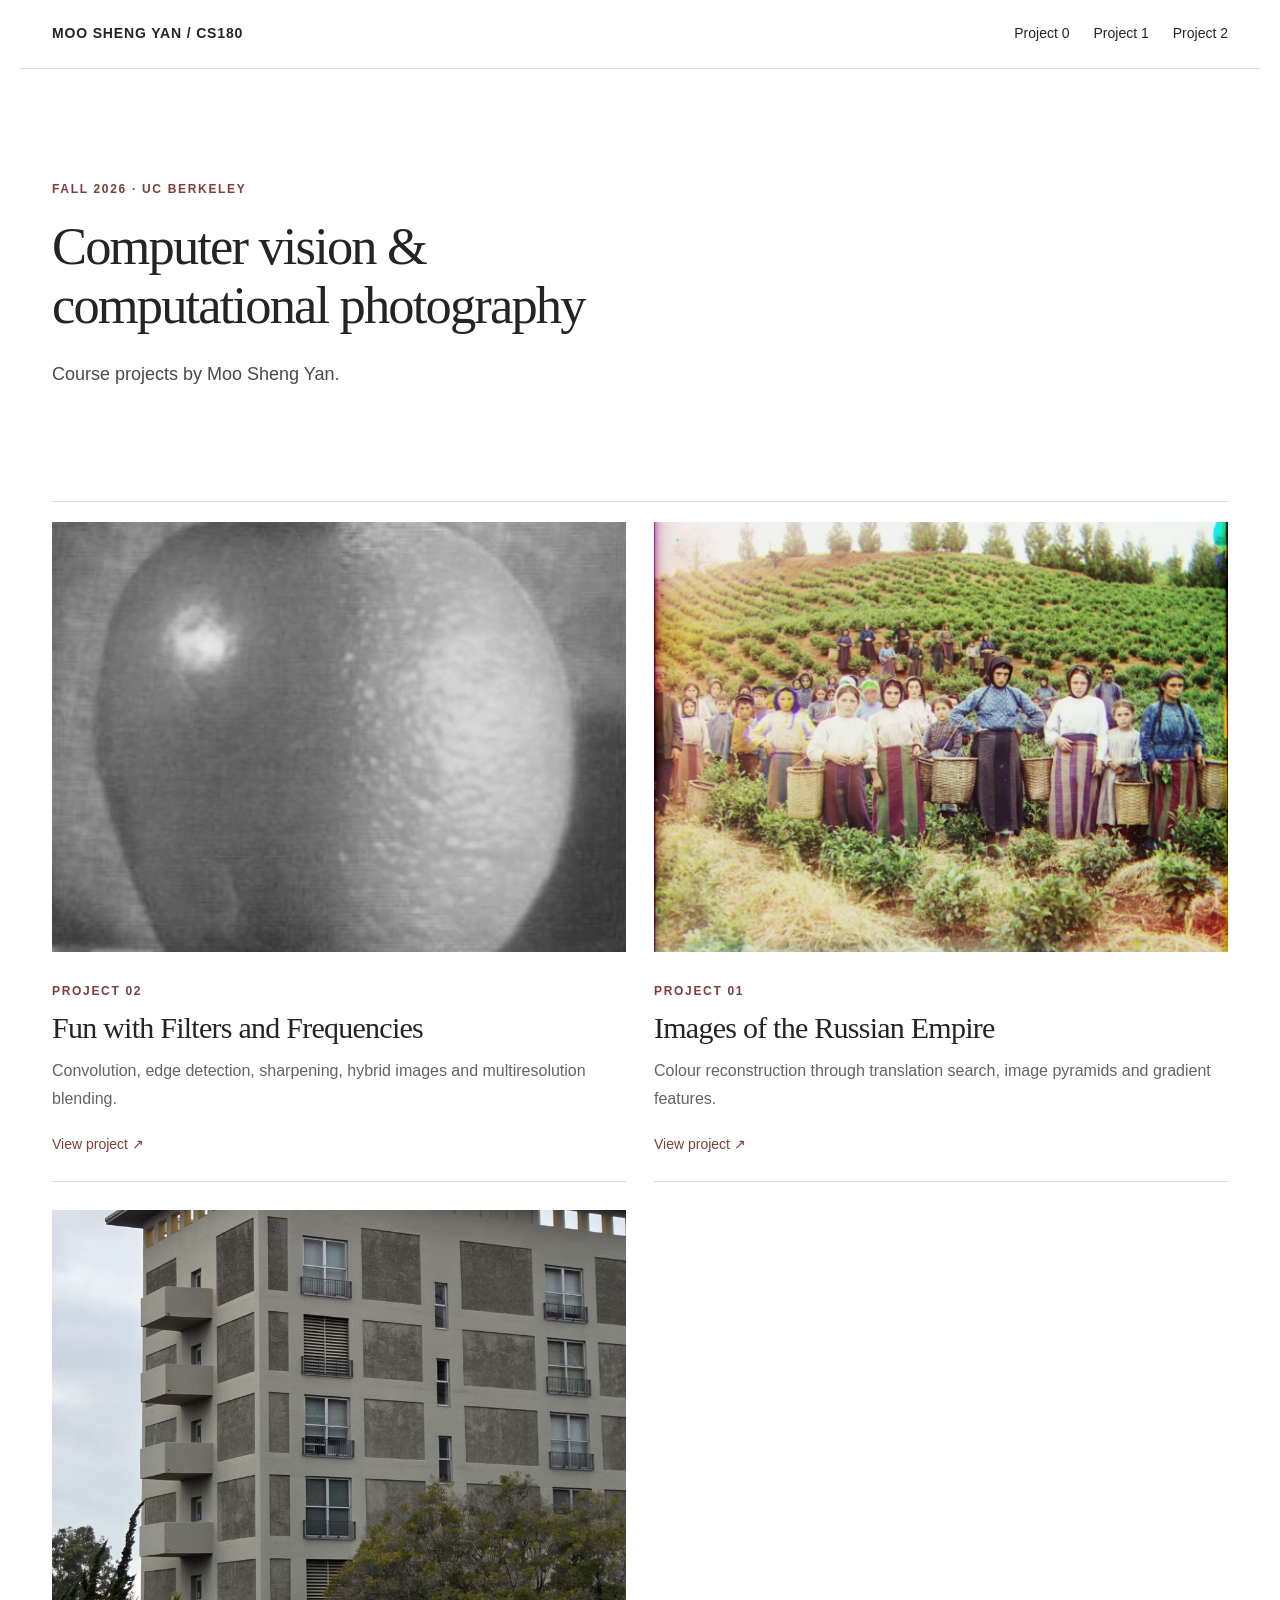
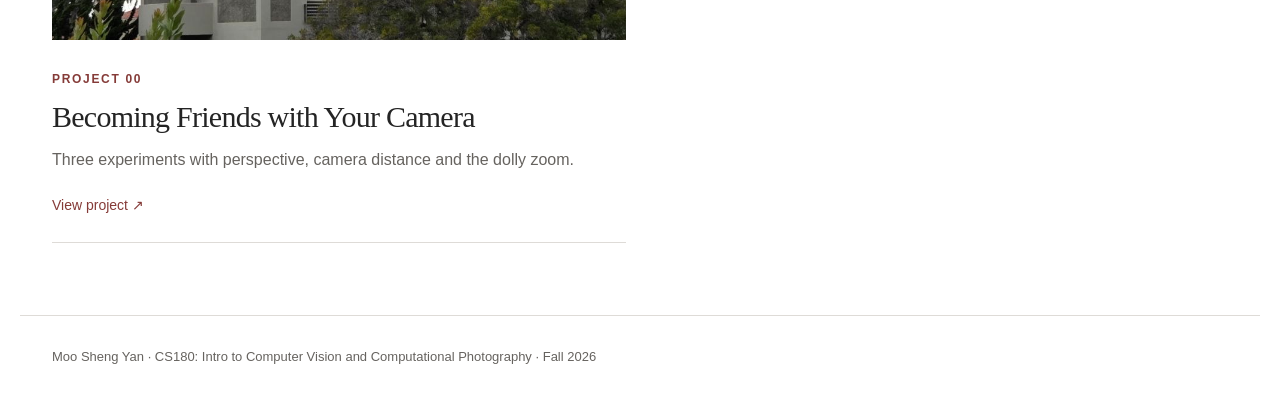
==== commit 09a98eb9: "Add CS180 Project 2 filters and frequencies report" ====
--- a/index.html
+++ b/index.html
@@ -1 +1 @@
-<!doctype html><html lang="en"><head><meta charset="utf-8"><meta name="viewport" content="width=device-width,initial-scale=1"><title>CS180 Portfolio | Moo Sheng Yan</title><meta name="description" content="Moo Sheng Yan's CS180 computational photography portfolio, Fall 2026."><link rel="stylesheet" href="style.css"><link rel="icon" type="image/svg+xml" href="data:image/svg+xml,%3Csvg xmlns='http://www.w3.org/2000/svg' viewBox='0 0 32 32'%3E%3Crect width='32' height='32' fill='white'/%3E%3Cpath d='M5 6h17v17H5zM10 11h17v17H10z' fill='none' stroke='%23853b38' stroke-width='2'/%3E%3C/svg%3E"></head><body><a class="skip" href="#content">Skip to content</a><header><a class="brand" href="index.html">MOO SHENG YAN / CS180</a><nav class="nav" aria-label="Projects"><a href="project0/">Project 0</a><a href="project1/">Project 1</a></nav></header><main id="content"><section class="portfolio-title"><span class="eyebrow">Fall 2026 · UC Berkeley</span><h1>Computer vision &amp;<br>computational photography</h1><p class="lead">Course projects by Moo Sheng Yan.</p></section><div class="projects"><a class="project-card" href="project1/"><img src="assets/harvesters_crop.jpg" alt="Reconstructed Prokudin-Gorskii harvesters photograph"><div><span class="eyebrow">Project 01</span><h2>Images of the Russian Empire</h2><p>Colour reconstruction through translation search, image pyramids and gradient features.</p><span class="project-link">View project ↗</span></div></a><a class="project-card" href="project0/"><img src="project0/assets/building-far-zoom.jpg" alt="Building photographed from a distant viewpoint"><div><span class="eyebrow">Project 00</span><h2>Becoming Friends with Your Camera</h2><p>Three experiments with perspective, camera distance and the dolly zoom.</p><span class="project-link">View project ↗</span></div></a></div></main><footer>Moo Sheng Yan · CS180: Intro to Computer Vision and Computational Photography · Fall 2026</footer></body></html>+<!doctype html><html lang="en"><head><meta charset="utf-8"><meta name="viewport" content="width=device-width,initial-scale=1"><title>CS180 Portfolio | Moo Sheng Yan</title><meta name="description" content="Moo Sheng Yan's CS180 computational photography portfolio, Fall 2026."><link rel="stylesheet" href="style.css"><link rel="icon" type="image/svg+xml" href="data:image/svg+xml,%3Csvg xmlns='http://www.w3.org/2000/svg' viewBox='0 0 32 32'%3E%3Crect width='32' height='32' fill='white'/%3E%3Cpath d='M5 6h17v17H5zM10 11h17v17H10z' fill='none' stroke='%23853b38' stroke-width='2'/%3E%3C/svg%3E"></head><body><a class="skip" href="#content">Skip to content</a><header><a class="brand" href="index.html">MOO SHENG YAN / CS180</a><nav class="nav" aria-label="Projects"><a href="project0/">Project 0</a><a href="project1/">Project 1</a><a href="project2/">Project 2</a></nav></header><main id="content"><section class="portfolio-title"><span class="eyebrow">Fall 2026 · UC Berkeley</span><h1>Computer vision &amp;<br>computational photography</h1><p class="lead">Course projects by Moo Sheng Yan.</p></section><div class="projects"><a class="project-card" data-project="2" href="project2/"><img src="project2/assets/blending/oraple_result.png" alt="Grayscale apple and orange joined using multiresolution blending"><div><span class="eyebrow">Project 02</span><h2>Fun with Filters and Frequencies</h2><p>Convolution, edge detection, sharpening, hybrid images and multiresolution blending.</p><span class="project-link">View project ↗</span></div></a><a class="project-card" href="project1/"><img src="assets/harvesters_crop.jpg" alt="Reconstructed Prokudin-Gorskii harvesters photograph"><div><span class="eyebrow">Project 01</span><h2>Images of the Russian Empire</h2><p>Colour reconstruction through translation search, image pyramids and gradient features.</p><span class="project-link">View project ↗</span></div></a><a class="project-card" href="project0/"><img src="project0/assets/building-far-zoom.jpg" alt="Building photographed from a distant viewpoint"><div><span class="eyebrow">Project 00</span><h2>Becoming Friends with Your Camera</h2><p>Three experiments with perspective, camera distance and the dolly zoom.</p><span class="project-link">View project ↗</span></div></a></div></main><footer>Moo Sheng Yan · CS180: Intro to Computer Vision and Computational Photography · Fall 2026</footer></body></html>
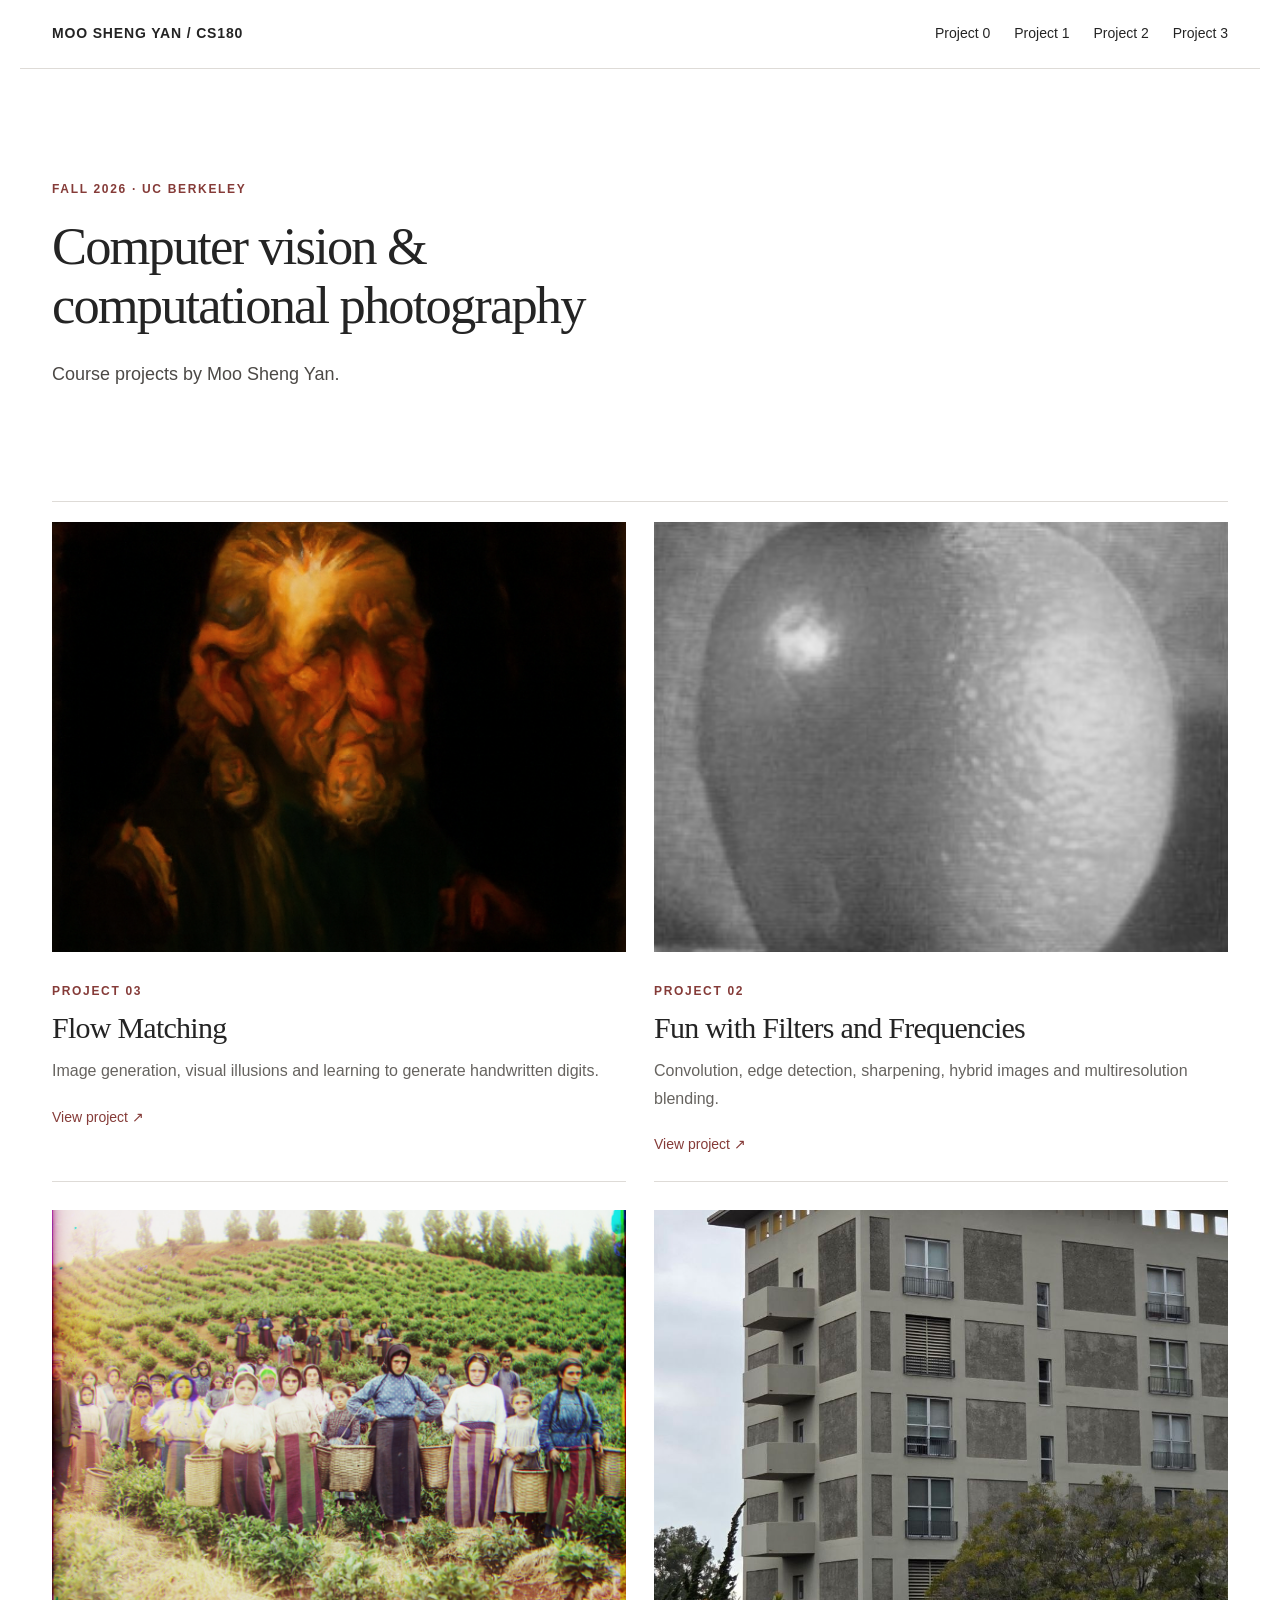
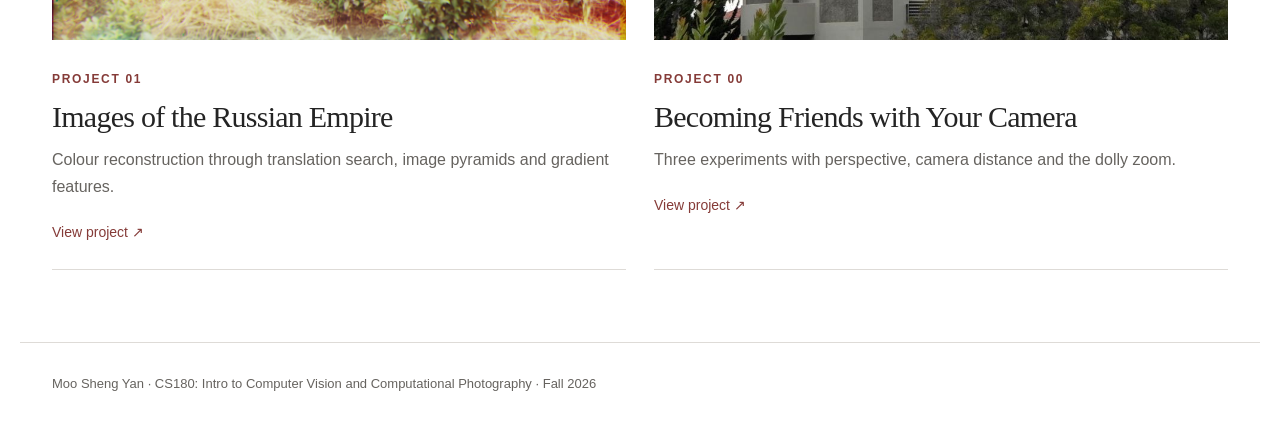
==== commit c9ddcb65: "Publish completed Project 3 flow matching report" ====
--- a/index.html
+++ b/index.html
@@ -1 +1 @@
-<!doctype html><html lang="en"><head><meta charset="utf-8"><meta name="viewport" content="width=device-width,initial-scale=1"><title>CS180 Portfolio | Moo Sheng Yan</title><meta name="description" content="Moo Sheng Yan's CS180 computational photography portfolio, Fall 2026."><link rel="stylesheet" href="style.css"><link rel="icon" type="image/svg+xml" href="data:image/svg+xml,%3Csvg xmlns='http://www.w3.org/2000/svg' viewBox='0 0 32 32'%3E%3Crect width='32' height='32' fill='white'/%3E%3Cpath d='M5 6h17v17H5zM10 11h17v17H10z' fill='none' stroke='%23853b38' stroke-width='2'/%3E%3C/svg%3E"></head><body><a class="skip" href="#content">Skip to content</a><header><a class="brand" href="index.html">MOO SHENG YAN / CS180</a><nav class="nav" aria-label="Projects"><a href="project0/">Project 0</a><a href="project1/">Project 1</a><a href="project2/">Project 2</a></nav></header><main id="content"><section class="portfolio-title"><span class="eyebrow">Fall 2026 · UC Berkeley</span><h1>Computer vision &amp;<br>computational photography</h1><p class="lead">Course projects by Moo Sheng Yan.</p></section><div class="projects"><a class="project-card" data-project="2" href="project2/"><img src="project2/assets/blending/oraple_result.png" alt="Grayscale apple and orange joined using multiresolution blending"><div><span class="eyebrow">Project 02</span><h2>Fun with Filters and Frequencies</h2><p>Convolution, edge detection, sharpening, hybrid images and multiresolution blending.</p><span class="project-link">View project ↗</span></div></a><a class="project-card" href="project1/"><img src="assets/harvesters_crop.jpg" alt="Reconstructed Prokudin-Gorskii harvesters photograph"><div><span class="eyebrow">Project 01</span><h2>Images of the Russian Empire</h2><p>Colour reconstruction through translation search, image pyramids and gradient features.</p><span class="project-link">View project ↗</span></div></a><a class="project-card" href="project0/"><img src="project0/assets/building-far-zoom.jpg" alt="Building photographed from a distant viewpoint"><div><span class="eyebrow">Project 00</span><h2>Becoming Friends with Your Camera</h2><p>Three experiments with perspective, camera distance and the dolly zoom.</p><span class="project-link">View project ↗</span></div></a></div></main><footer>Moo Sheng Yan · CS180: Intro to Computer Vision and Computational Photography · Fall 2026</footer></body></html>+<!doctype html><html lang="en"><head><meta charset="utf-8"><meta name="viewport" content="width=device-width,initial-scale=1"><title>CS180 Portfolio | Moo Sheng Yan</title><meta name="description" content="Moo Sheng Yan's CS180 computational photography portfolio, Fall 2026."><link rel="stylesheet" href="style.css"><link rel="icon" type="image/svg+xml" href="data:image/svg+xml,%3Csvg xmlns='http://www.w3.org/2000/svg' viewBox='0 0 32 32'%3E%3Crect width='32' height='32' fill='white'/%3E%3Cpath d='M5 6h17v17H5zM10 11h17v17H10z' fill='none' stroke='%23853b38' stroke-width='2'/%3E%3C/svg%3E"></head><body><a class="skip" href="#content">Skip to content</a><header><a class="brand" href="index.html">MOO SHENG YAN / CS180</a><nav class="nav" aria-label="Projects"><a href="project0/">Project 0</a><a href="project1/">Project 1</a><a href="project2/">Project 2</a><a href="project3/">Project 3</a></nav></header><main id="content"><section class="portfolio-title"><span class="eyebrow">Fall 2026 · UC Berkeley</span><h1>Computer vision &amp;<br>computational photography</h1><p class="lead">Course projects by Moo Sheng Yan.</p></section><div class="projects"><a class="project-card" data-project="3" href="project3/"><img src="project3/assets/parta/anagram_0.png" alt="Flow-generated image with two interpretations"><div><span class="eyebrow">Project 03</span><h2>Flow Matching</h2><p>Image generation, visual illusions and learning to generate handwritten digits.</p><span class="project-link">View project &#8599;</span></div></a><a class="project-card" data-project="2" href="project2/"><img src="project2/assets/blending/oraple_result.png" alt="Grayscale apple and orange joined using multiresolution blending"><div><span class="eyebrow">Project 02</span><h2>Fun with Filters and Frequencies</h2><p>Convolution, edge detection, sharpening, hybrid images and multiresolution blending.</p><span class="project-link">View project ↗</span></div></a><a class="project-card" href="project1/"><img src="assets/harvesters_crop.jpg" alt="Reconstructed Prokudin-Gorskii harvesters photograph"><div><span class="eyebrow">Project 01</span><h2>Images of the Russian Empire</h2><p>Colour reconstruction through translation search, image pyramids and gradient features.</p><span class="project-link">View project ↗</span></div></a><a class="project-card" href="project0/"><img src="project0/assets/building-far-zoom.jpg" alt="Building photographed from a distant viewpoint"><div><span class="eyebrow">Project 00</span><h2>Becoming Friends with Your Camera</h2><p>Three experiments with perspective, camera distance and the dolly zoom.</p><span class="project-link">View project ↗</span></div></a></div></main><footer>Moo Sheng Yan · CS180: Intro to Computer Vision and Computational Photography · Fall 2026</footer></body></html>
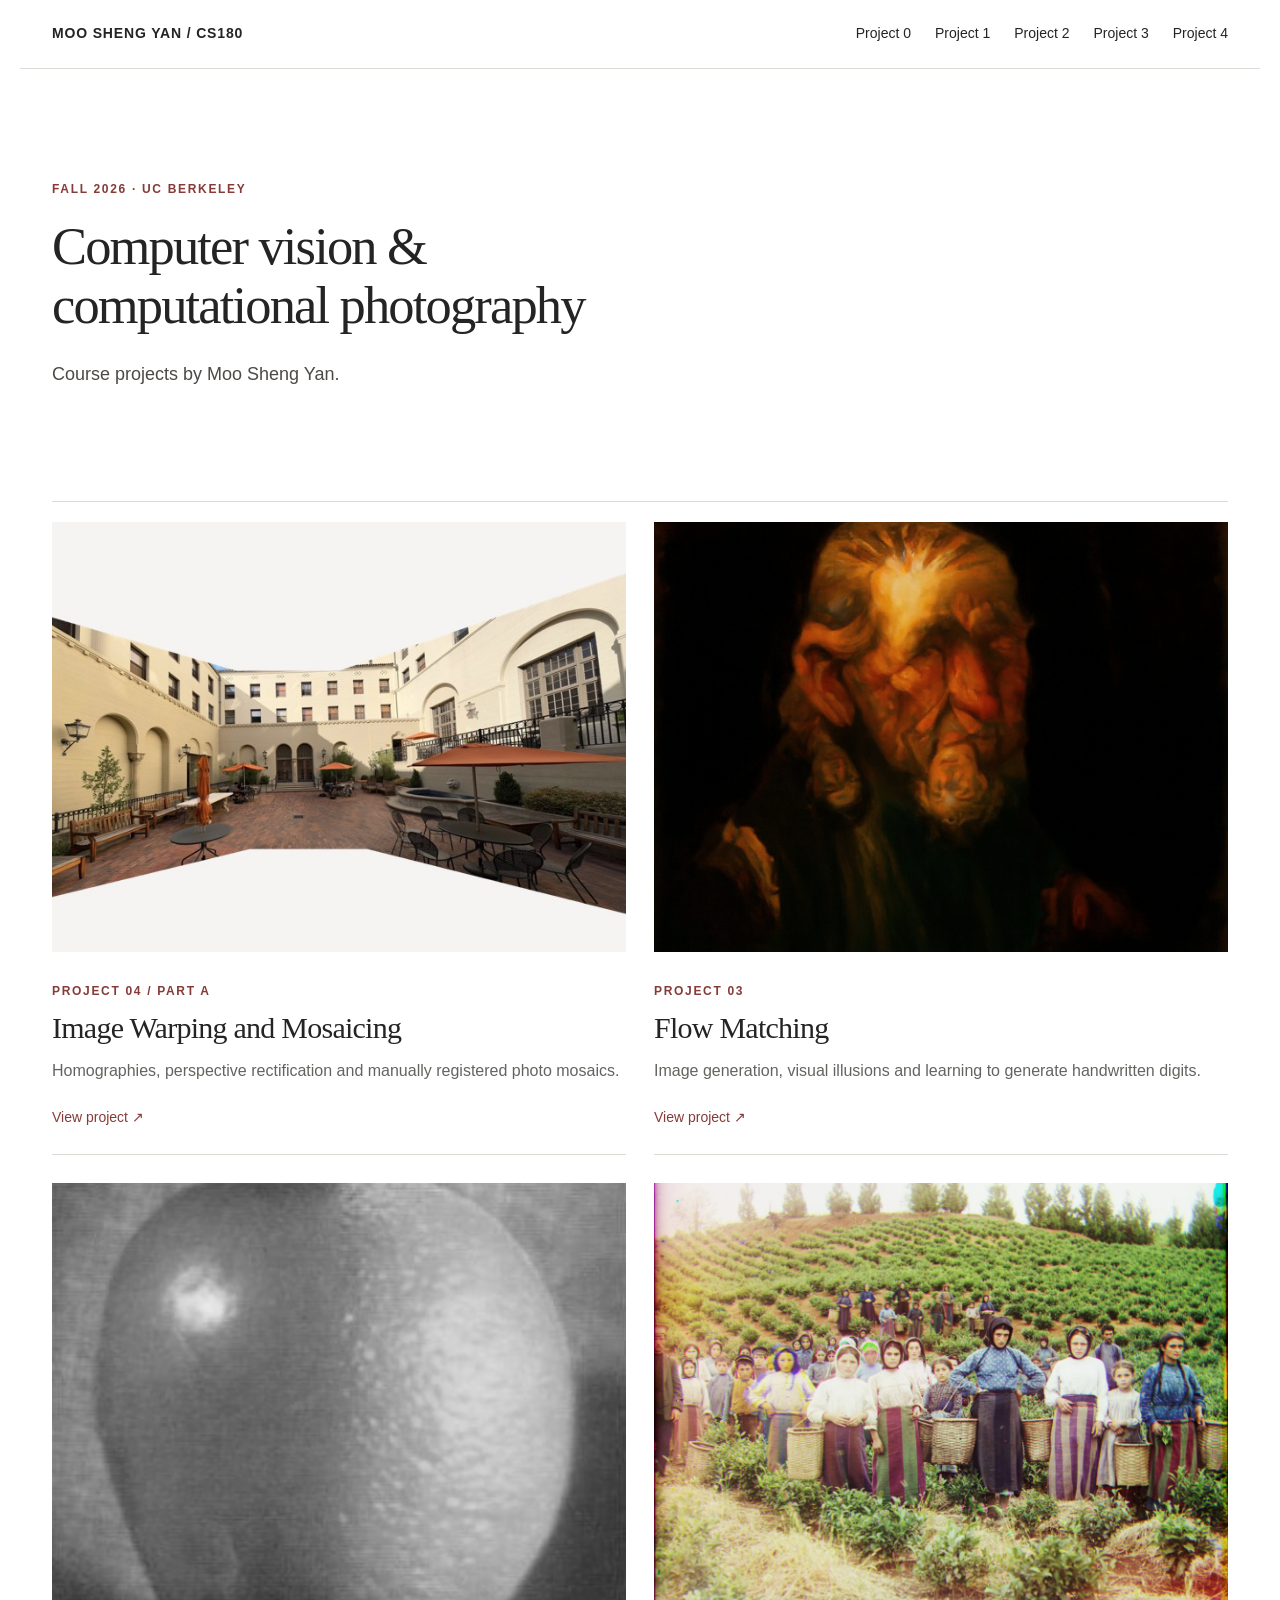
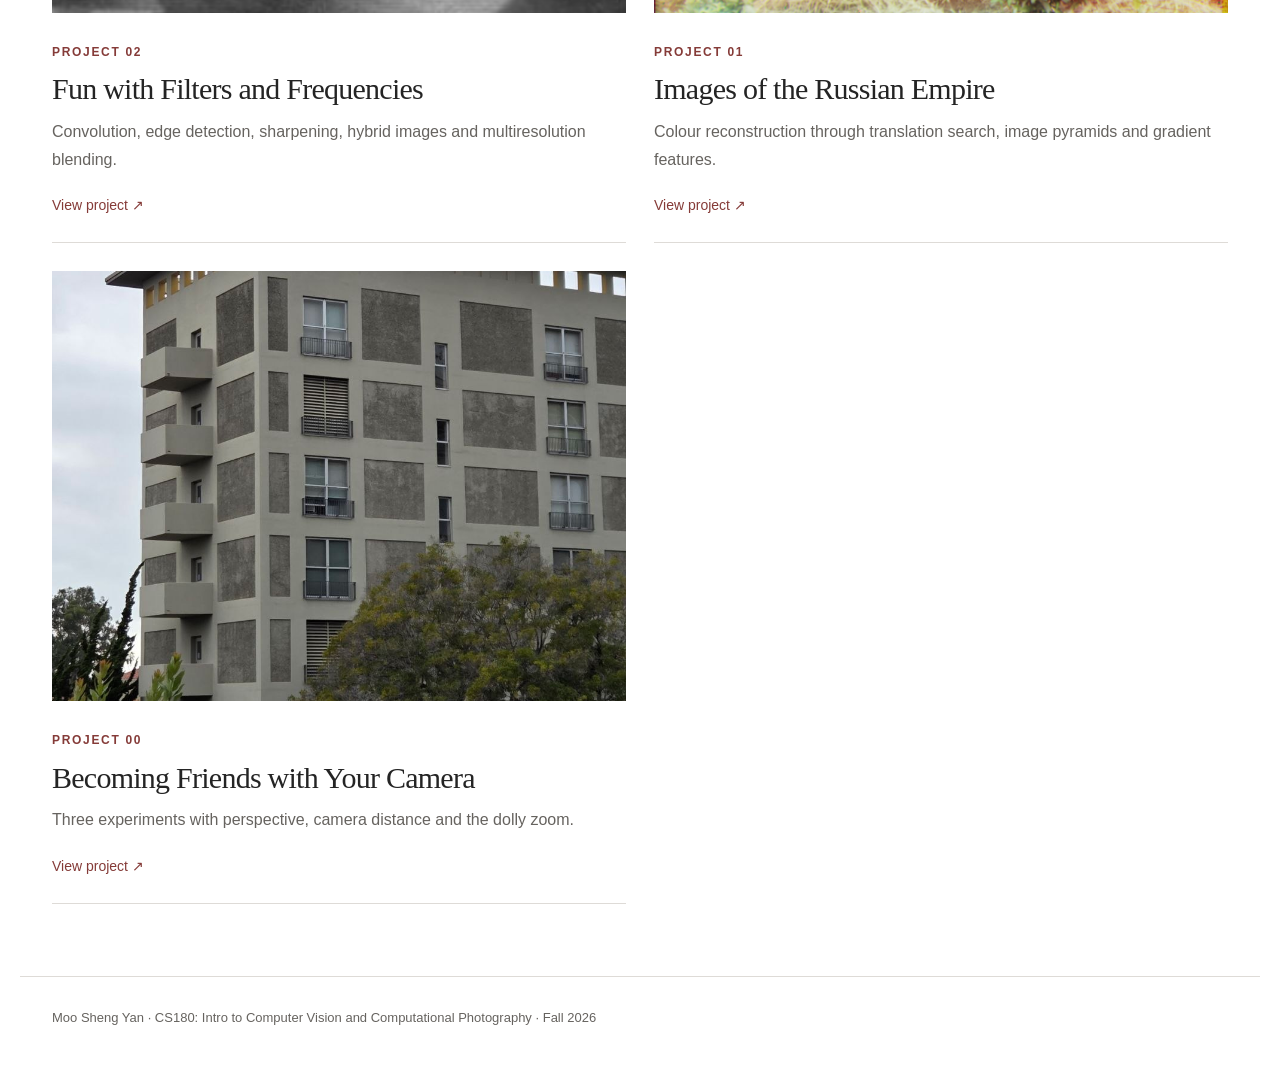
==== commit e0c46c26: "Add Project 4 Part A rectifications and photo mosaics" ====
--- a/index.html
+++ b/index.html
@@ -1 +1 @@
-<!doctype html><html lang="en"><head><meta charset="utf-8"><meta name="viewport" content="width=device-width,initial-scale=1"><title>CS180 Portfolio | Moo Sheng Yan</title><meta name="description" content="Moo Sheng Yan's CS180 computational photography portfolio, Fall 2026."><link rel="stylesheet" href="style.css"><link rel="icon" type="image/svg+xml" href="data:image/svg+xml,%3Csvg xmlns='http://www.w3.org/2000/svg' viewBox='0 0 32 32'%3E%3Crect width='32' height='32' fill='white'/%3E%3Cpath d='M5 6h17v17H5zM10 11h17v17H10z' fill='none' stroke='%23853b38' stroke-width='2'/%3E%3C/svg%3E"></head><body><a class="skip" href="#content">Skip to content</a><header><a class="brand" href="index.html">MOO SHENG YAN / CS180</a><nav class="nav" aria-label="Projects"><a href="project0/">Project 0</a><a href="project1/">Project 1</a><a href="project2/">Project 2</a><a href="project3/">Project 3</a></nav></header><main id="content"><section class="portfolio-title"><span class="eyebrow">Fall 2026 · UC Berkeley</span><h1>Computer vision &amp;<br>computational photography</h1><p class="lead">Course projects by Moo Sheng Yan.</p></section><div class="projects"><a class="project-card" data-project="3" href="project3/"><img src="project3/assets/parta/anagram_0.png" alt="Flow-generated image with two interpretations"><div><span class="eyebrow">Project 03</span><h2>Flow Matching</h2><p>Image generation, visual illusions and learning to generate handwritten digits.</p><span class="project-link">View project &#8599;</span></div></a><a class="project-card" data-project="2" href="project2/"><img src="project2/assets/blending/oraple_result.png" alt="Grayscale apple and orange joined using multiresolution blending"><div><span class="eyebrow">Project 02</span><h2>Fun with Filters and Frequencies</h2><p>Convolution, edge detection, sharpening, hybrid images and multiresolution blending.</p><span class="project-link">View project ↗</span></div></a><a class="project-card" href="project1/"><img src="assets/harvesters_crop.jpg" alt="Reconstructed Prokudin-Gorskii harvesters photograph"><div><span class="eyebrow">Project 01</span><h2>Images of the Russian Empire</h2><p>Colour reconstruction through translation search, image pyramids and gradient features.</p><span class="project-link">View project ↗</span></div></a><a class="project-card" href="project0/"><img src="project0/assets/building-far-zoom.jpg" alt="Building photographed from a distant viewpoint"><div><span class="eyebrow">Project 00</span><h2>Becoming Friends with Your Camera</h2><p>Three experiments with perspective, camera distance and the dolly zoom.</p><span class="project-link">View project ↗</span></div></a></div></main><footer>Moo Sheng Yan · CS180: Intro to Computer Vision and Computational Photography · Fall 2026</footer></body></html>+<!doctype html><html lang="en"><head><meta charset="utf-8"><meta name="viewport" content="width=device-width,initial-scale=1"><title>CS180 Portfolio | Moo Sheng Yan</title><meta name="description" content="Moo Sheng Yan's CS180 computational photography portfolio, Fall 2026."><link rel="stylesheet" href="style.css"><link rel="icon" type="image/svg+xml" href="data:image/svg+xml,%3Csvg xmlns='http://www.w3.org/2000/svg' viewBox='0 0 32 32'%3E%3Crect width='32' height='32' fill='white'/%3E%3Cpath d='M5 6h17v17H5zM10 11h17v17H10z' fill='none' stroke='%23853b38' stroke-width='2'/%3E%3C/svg%3E"></head><body><a class="skip" href="#content">Skip to content</a><header><a class="brand" href="index.html">MOO SHENG YAN / CS180</a><nav class="nav" aria-label="Projects"><a href="project0/">Project 0</a><a href="project1/">Project 1</a><a href="project2/">Project 2</a><a href="project3/">Project 3</a><a href="project4/">Project 4</a></nav></header><main id="content"><section class="portfolio-title"><span class="eyebrow">Fall 2026 · UC Berkeley</span><h1>Computer vision &amp;<br>computational photography</h1><p class="lead">Course projects by Moo Sheng Yan.</p></section><div class="projects"><a class="project-card" data-project="4" href="project4/"><img src="project4/preview.jpg" alt="Three photographs joined into a courtyard mosaic"><div><span class="eyebrow">Project 04 / Part A</span><h2>Image Warping and Mosaicing</h2><p>Homographies, perspective rectification and manually registered photo mosaics.</p><span class="project-link">View project &#8599;</span></div></a><a class="project-card" data-project="3" href="project3/"><img src="project3/assets/parta/anagram_0.png" alt="Flow-generated image with two interpretations"><div><span class="eyebrow">Project 03</span><h2>Flow Matching</h2><p>Image generation, visual illusions and learning to generate handwritten digits.</p><span class="project-link">View project &#8599;</span></div></a><a class="project-card" data-project="2" href="project2/"><img src="project2/assets/blending/oraple_result.png" alt="Grayscale apple and orange joined using multiresolution blending"><div><span class="eyebrow">Project 02</span><h2>Fun with Filters and Frequencies</h2><p>Convolution, edge detection, sharpening, hybrid images and multiresolution blending.</p><span class="project-link">View project ↗</span></div></a><a class="project-card" href="project1/"><img src="assets/harvesters_crop.jpg" alt="Reconstructed Prokudin-Gorskii harvesters photograph"><div><span class="eyebrow">Project 01</span><h2>Images of the Russian Empire</h2><p>Colour reconstruction through translation search, image pyramids and gradient features.</p><span class="project-link">View project ↗</span></div></a><a class="project-card" href="project0/"><img src="project0/assets/building-far-zoom.jpg" alt="Building photographed from a distant viewpoint"><div><span class="eyebrow">Project 00</span><h2>Becoming Friends with Your Camera</h2><p>Three experiments with perspective, camera distance and the dolly zoom.</p><span class="project-link">View project ↗</span></div></a></div></main><footer>Moo Sheng Yan · CS180: Intro to Computer Vision and Computational Photography · Fall 2026</footer></body></html>
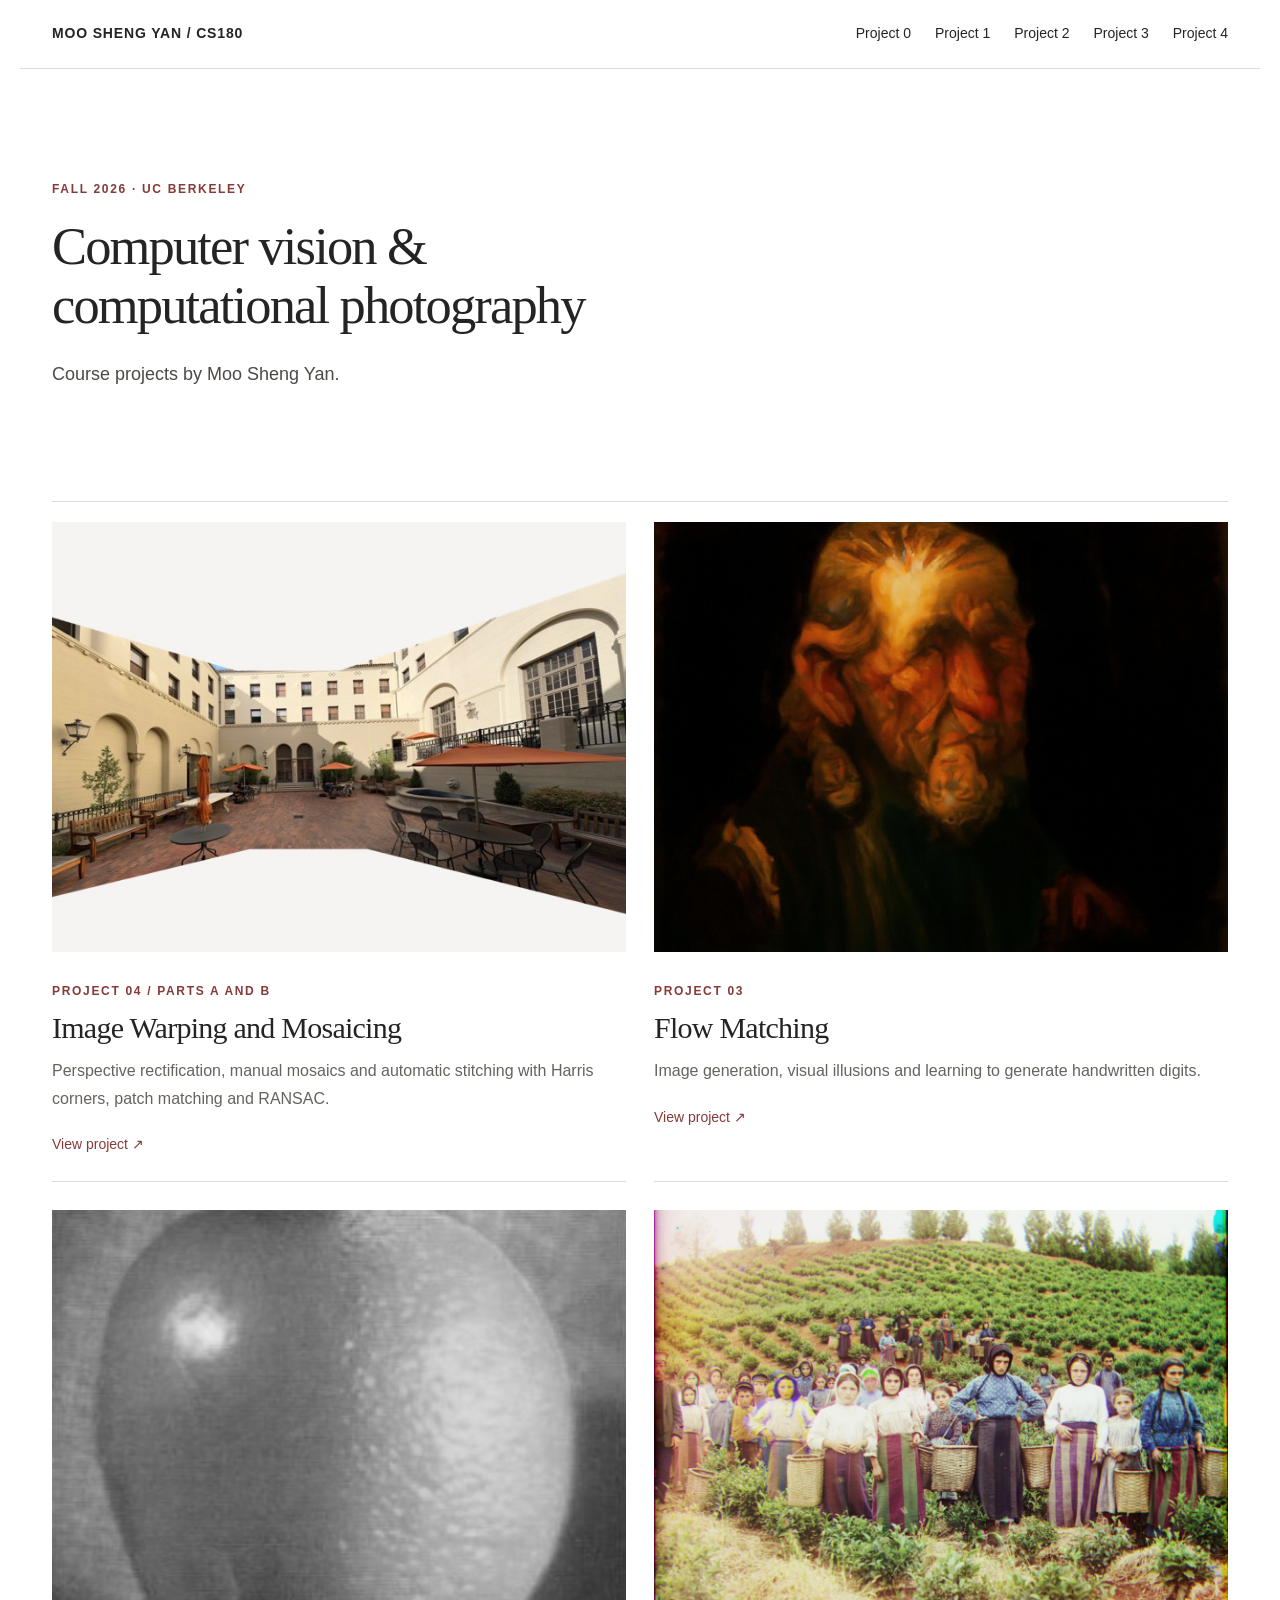
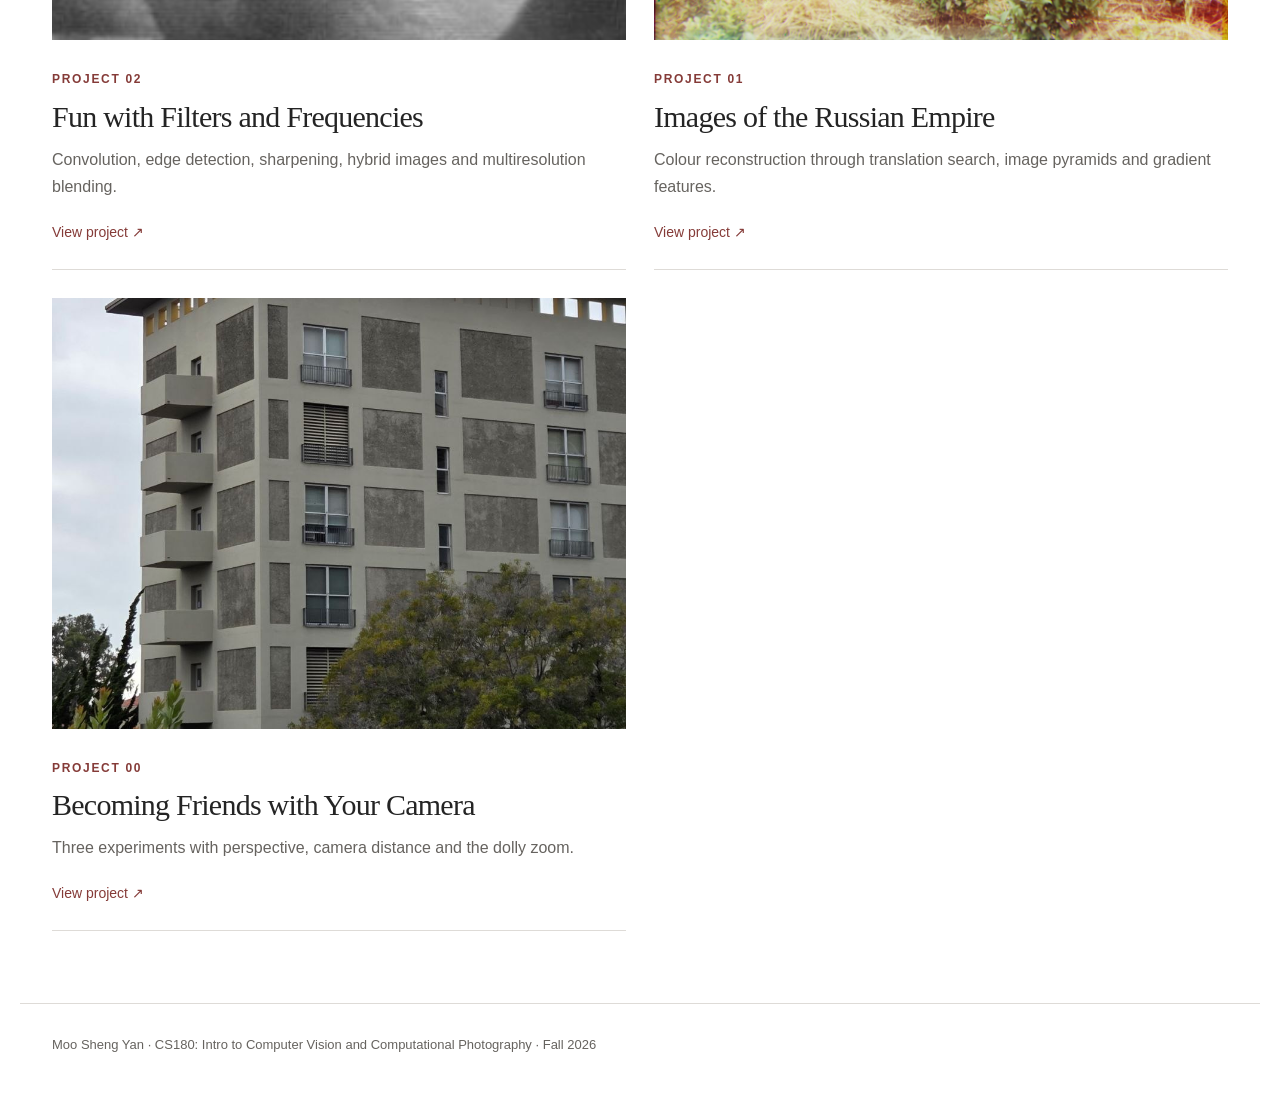
==== commit 1e5765bf: "Add Project 4 Part B automatic stitching report" ====
--- a/index.html
+++ b/index.html
@@ -1 +1 @@
-<!doctype html><html lang="en"><head><meta charset="utf-8"><meta name="viewport" content="width=device-width,initial-scale=1"><title>CS180 Portfolio | Moo Sheng Yan</title><meta name="description" content="Moo Sheng Yan's CS180 computational photography portfolio, Fall 2026."><link rel="stylesheet" href="style.css"><link rel="icon" type="image/svg+xml" href="data:image/svg+xml,%3Csvg xmlns='http://www.w3.org/2000/svg' viewBox='0 0 32 32'%3E%3Crect width='32' height='32' fill='white'/%3E%3Cpath d='M5 6h17v17H5zM10 11h17v17H10z' fill='none' stroke='%23853b38' stroke-width='2'/%3E%3C/svg%3E"></head><body><a class="skip" href="#content">Skip to content</a><header><a class="brand" href="index.html">MOO SHENG YAN / CS180</a><nav class="nav" aria-label="Projects"><a href="project0/">Project 0</a><a href="project1/">Project 1</a><a href="project2/">Project 2</a><a href="project3/">Project 3</a><a href="project4/">Project 4</a></nav></header><main id="content"><section class="portfolio-title"><span class="eyebrow">Fall 2026 · UC Berkeley</span><h1>Computer vision &amp;<br>computational photography</h1><p class="lead">Course projects by Moo Sheng Yan.</p></section><div class="projects"><a class="project-card" data-project="4" href="project4/"><img src="project4/preview.jpg" alt="Three photographs joined into a courtyard mosaic"><div><span class="eyebrow">Project 04 / Part A</span><h2>Image Warping and Mosaicing</h2><p>Homographies, perspective rectification and manually registered photo mosaics.</p><span class="project-link">View project &#8599;</span></div></a><a class="project-card" data-project="3" href="project3/"><img src="project3/assets/parta/anagram_0.png" alt="Flow-generated image with two interpretations"><div><span class="eyebrow">Project 03</span><h2>Flow Matching</h2><p>Image generation, visual illusions and learning to generate handwritten digits.</p><span class="project-link">View project &#8599;</span></div></a><a class="project-card" data-project="2" href="project2/"><img src="project2/assets/blending/oraple_result.png" alt="Grayscale apple and orange joined using multiresolution blending"><div><span class="eyebrow">Project 02</span><h2>Fun with Filters and Frequencies</h2><p>Convolution, edge detection, sharpening, hybrid images and multiresolution blending.</p><span class="project-link">View project ↗</span></div></a><a class="project-card" href="project1/"><img src="assets/harvesters_crop.jpg" alt="Reconstructed Prokudin-Gorskii harvesters photograph"><div><span class="eyebrow">Project 01</span><h2>Images of the Russian Empire</h2><p>Colour reconstruction through translation search, image pyramids and gradient features.</p><span class="project-link">View project ↗</span></div></a><a class="project-card" href="project0/"><img src="project0/assets/building-far-zoom.jpg" alt="Building photographed from a distant viewpoint"><div><span class="eyebrow">Project 00</span><h2>Becoming Friends with Your Camera</h2><p>Three experiments with perspective, camera distance and the dolly zoom.</p><span class="project-link">View project ↗</span></div></a></div></main><footer>Moo Sheng Yan · CS180: Intro to Computer Vision and Computational Photography · Fall 2026</footer></body></html>+<!doctype html><html lang="en"><head><meta charset="utf-8"><meta name="viewport" content="width=device-width,initial-scale=1"><title>CS180 Portfolio | Moo Sheng Yan</title><meta name="description" content="Moo Sheng Yan's CS180 computational photography portfolio, Fall 2026."><link rel="stylesheet" href="style.css"><link rel="icon" type="image/svg+xml" href="data:image/svg+xml,%3Csvg xmlns='http://www.w3.org/2000/svg' viewBox='0 0 32 32'%3E%3Crect width='32' height='32' fill='white'/%3E%3Cpath d='M5 6h17v17H5zM10 11h17v17H10z' fill='none' stroke='%23853b38' stroke-width='2'/%3E%3C/svg%3E"></head><body><a class="skip" href="#content">Skip to content</a><header><a class="brand" href="index.html">MOO SHENG YAN / CS180</a><nav class="nav" aria-label="Projects"><a href="project0/">Project 0</a><a href="project1/">Project 1</a><a href="project2/">Project 2</a><a href="project3/">Project 3</a><a href="project4/">Project 4</a></nav></header><main id="content"><section class="portfolio-title"><span class="eyebrow">Fall 2026 · UC Berkeley</span><h1>Computer vision &amp;<br>computational photography</h1><p class="lead">Course projects by Moo Sheng Yan.</p></section><div class="projects"><a class="project-card" data-project="4" href="project4/"><img src="project4/preview.jpg" alt="Three photographs joined into a courtyard mosaic"><div><span class="eyebrow">Project 04 / Parts A and B</span><h2>Image Warping and Mosaicing</h2><p>Perspective rectification, manual mosaics and automatic stitching with Harris corners, patch matching and RANSAC.</p><span class="project-link">View project &#8599;</span></div></a><a class="project-card" data-project="3" href="project3/"><img src="project3/assets/parta/anagram_0.png" alt="Flow-generated image with two interpretations"><div><span class="eyebrow">Project 03</span><h2>Flow Matching</h2><p>Image generation, visual illusions and learning to generate handwritten digits.</p><span class="project-link">View project &#8599;</span></div></a><a class="project-card" data-project="2" href="project2/"><img src="project2/assets/blending/oraple_result.png" alt="Grayscale apple and orange joined using multiresolution blending"><div><span class="eyebrow">Project 02</span><h2>Fun with Filters and Frequencies</h2><p>Convolution, edge detection, sharpening, hybrid images and multiresolution blending.</p><span class="project-link">View project ↗</span></div></a><a class="project-card" href="project1/"><img src="assets/harvesters_crop.jpg" alt="Reconstructed Prokudin-Gorskii harvesters photograph"><div><span class="eyebrow">Project 01</span><h2>Images of the Russian Empire</h2><p>Colour reconstruction through translation search, image pyramids and gradient features.</p><span class="project-link">View project ↗</span></div></a><a class="project-card" href="project0/"><img src="project0/assets/building-far-zoom.jpg" alt="Building photographed from a distant viewpoint"><div><span class="eyebrow">Project 00</span><h2>Becoming Friends with Your Camera</h2><p>Three experiments with perspective, camera distance and the dolly zoom.</p><span class="project-link">View project ↗</span></div></a></div></main><footer>Moo Sheng Yan · CS180: Intro to Computer Vision and Computational Photography · Fall 2026</footer></body></html>
